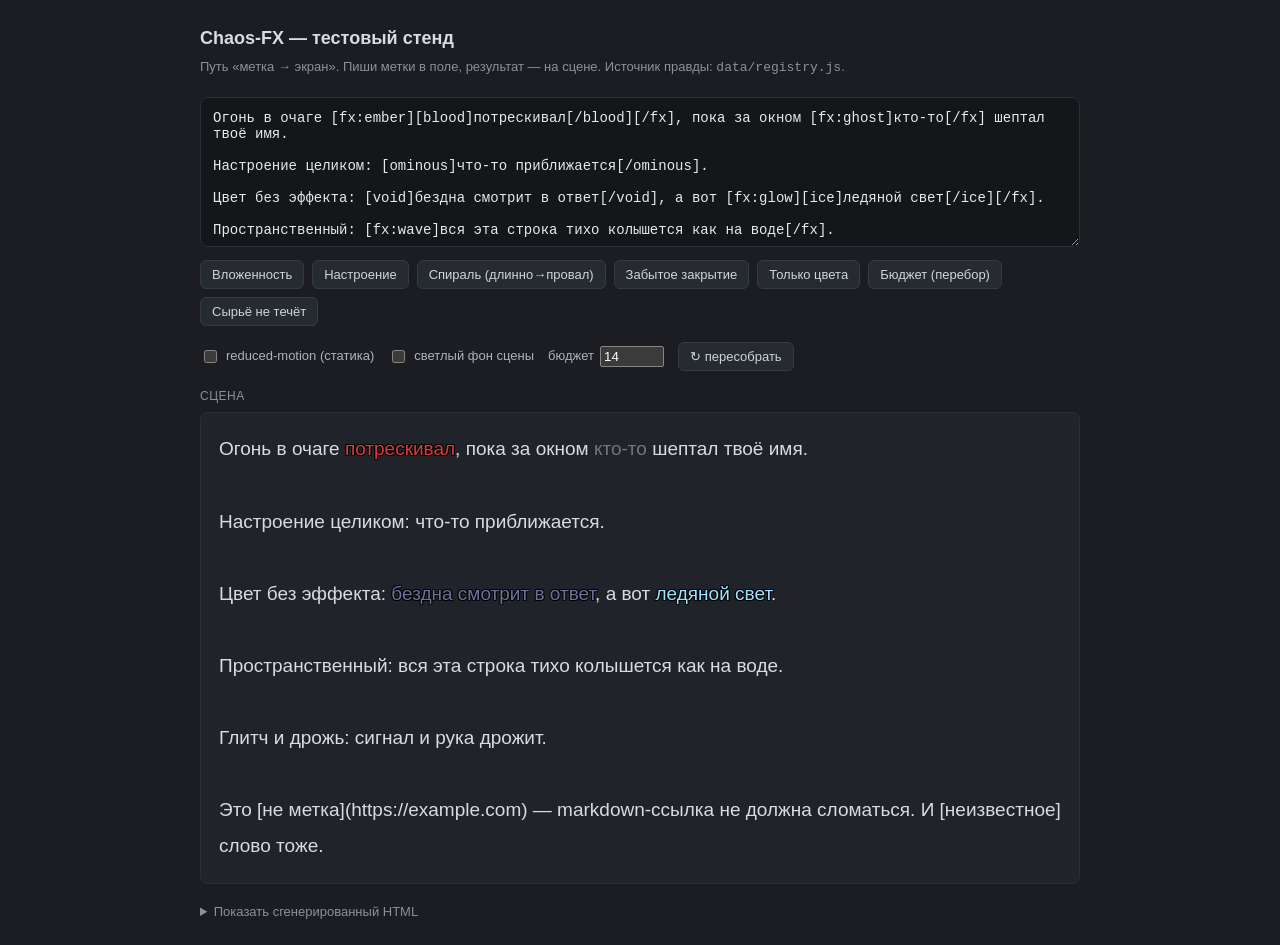
==== demo/index.html @ 604fb9b6 "Первый срез «метка → экран»: реестр, парсер, CSS, стенд - data/registry.js: единый источник правды (" ====
<!DOCTYPE html>
<html lang="ru">
<head>
  <meta charset="utf-8" />
  <meta name="viewport" content="width=device-width, initial-scale=1" />
  <title>Chaos-FX — тестовый стенд</title>
  <link rel="stylesheet" href="../css/chaos-fx.css" />
  <style>
    :root { color-scheme: dark; }
    body {
      margin: 0; padding: 24px;
      font: 16px/1.6 -apple-system, Segoe UI, Roboto, sans-serif;
      background: #1b1d22; color: #d8dce2;
    }
    h1 { font-size: 18px; margin: 0 0 4px; }
    .sub { color: #8b909a; font-size: 13px; margin: 0 0 18px; }
    .wrap { max-width: 880px; margin: 0 auto; }
    textarea {
      width: 100%; min-height: 150px; box-sizing: border-box;
      background: #14161a; color: #e6e9ee; border: 1px solid #2c2f36;
      border-radius: 8px; padding: 12px; font-family: ui-monospace, monospace;
      font-size: 14px; resize: vertical;
    }
    .controls { display: flex; flex-wrap: wrap; gap: 14px; align-items: center; margin: 12px 0; }
    .controls label { font-size: 13px; color: #aeb3bb; display: inline-flex; gap: 6px; align-items: center; }
    .samples { display: flex; flex-wrap: wrap; gap: 8px; margin: 6px 0 16px; }
    .samples button, .controls button {
      background: #262a31; color: #cfd4db; border: 1px solid #353a43;
      border-radius: 6px; padding: 6px 11px; font-size: 13px; cursor: pointer;
    }
    .samples button:hover, .controls button:hover { background: #2f343d; }
    .stage-head { color: #8b909a; font-size: 12px; text-transform: uppercase; letter-spacing: 0.5px; margin: 16px 0 6px; }
    #stage {
      background var(--stage-bg, #202329);
      background: var(--stage-bg, #202329);
      border: 1px solid #2c2f36; border-radius: 8px; padding: 18px;
      min-height: 90px; font-size: 19px; line-height: 1.9; white-space: pre-wrap;
    }
    #stage.bg-light { --stage-bg: #ece8e0; color: #20242b; }
    details { margin-top: 18px; }
    summary { cursor: pointer; color: #8b909a; font-size: 13px; }
    pre.html { background: #14161a; border: 1px solid #2c2f36; border-radius: 8px;
      padding: 12px; overflow: auto; font-size: 12px; color: #9aa0a8; white-space: pre-wrap; }
  </style>
</head>
<body>
  <div class="wrap">
    <h1>Chaos-FX — тестовый стенд</h1>
    <p class="sub">Путь «метка → экран». Пиши метки в поле, результат — на сцене. Источник правды: <code>data/registry.js</code>.</p>

    <textarea id="input">Огонь в очаге [fx:ember][blood]потрескивал[/blood][/fx], пока за окном [fx:ghost]кто-то[/fx] шептал твоё имя.

Настроение целиком: [ominous]что-то приближается[/ominous].

Цвет без эффекта: [void]бездна смотрит в ответ[/void], а вот [fx:glow][ice]ледяной свет[/ice][/fx].

Пространственный: [fx:wave]вся эта строка тихо колышется как на воде[/fx].

Глитч и дрожь: [fx:glitch]сигнал[/fx] и [fx:shake]рука дрожит[/fx].

Это [не метка](https://example.com) — markdown-ссылка не должна сломаться. И [неизвестное] слово тоже.</textarea>

    <div class="samples" id="samples"></div>

    <div class="controls">
      <label><input type="checkbox" id="reduced" /> reduced-motion (статика)</label>
      <label><input type="checkbox" id="lightbg" /> светлый фон сцены</label>
      <label>бюджет <input type="number" id="budget" value="14" min="0" max="60" style="width:56px"></label>
      <button id="reroll" title="перевыбрать эффекты у меток-настроений">↻ пересобрать</button>
    </div>

    <div class="stage-head">Сцена</div>
    <div id="stage" class="cfx-root"></div>

    <details>
      <summary>Показать сгенерированный HTML</summary>
      <pre class="html" id="htmlout"></pre>
    </details>
  </div>

  <script src="../data/registry.js"></script>
  <script src="../src/parser.js"></script>
  <script>
    var input = document.getElementById('input');
    var stage = document.getElementById('stage');
    var htmlout = document.getElementById('htmlout');
    var reduced = document.getElementById('reduced');
    var lightbg = document.getElementById('lightbg');
    var budget = document.getElementById('budget');

    var SAMPLES = [
      ['Вложенность', '[fx:ember][blood]пылающая кровь[/blood][/fx]'],
      ['Настроение', '[psychedelic]реальность плывёт[/psychedelic]'],
      ['Спираль (длинно→провал)', '[fx:wave]' + 'очень длинная строка '.repeat(15) + '[/fx]'],
      ['Забытое закрытие', 'модель забыла закрыть [fx:glow][gold]метку и всё'],
      ['Только цвета', '[blood]кровь[/blood] [ice]лёд[/ice] [void]бездна[/void] [violet]фиолет[/violet] [gold]золото[/gold]'],
      ['Бюджет (перебор)', '[fx:glitch]а[/fx][fx:ember]б[/fx][fx:glow]в[/fx][fx:glitch]г[/fx][fx:ember]д[/fx]'],
      ['Сырьё не течёт', 'неизвестный эффект [fx:неведомое]тут[/fx] выкушен без следа']
    ];

    var box = document.getElementById('samples');
    SAMPLES.forEach(function (s) {
      var b = document.createElement('button');
      b.textContent = s[0];
      b.onclick = function () { input.value = s[1]; render(); };
      box.appendChild(b);
    });

    function render() {
      var html = ChaosFX.parse(input.value, {
        reducedMotion: reduced.checked,
        budget: parseInt(budget.value, 10) || 0,
        theme: lightbg.checked ? 'light' : 'dark'
      });
      stage.innerHTML = html;
      htmlout.textContent = html;
    }

    function applyTheme() {
      stage.classList.toggle('cfx-theme-light', lightbg.checked);
      stage.classList.toggle('bg-light', lightbg.checked);
    }

    input.addEventListener('input', render);
    reduced.addEventListener('change', render);
    budget.addEventListener('input', render);
    lightbg.addEventListener('change', function () { applyTheme(); render(); });
    document.getElementById('reroll').addEventListener('click', render);

    applyTheme();
    render();
  </script>
</body>
</html>
---- css/chaos-fx.css ----
/*
 * Chaos-FX — стили (пункты 6 и 9 спецификации).
 *
 * Первый срез: 6 эффектов разных категорий + двойная палитра цветов.
 * CSS живёт ОДИН раз — инжектится расширением, в контекст модели не попадает.
 *
 * Категории среза:
 *   inline + colorBased + анимация   → glow, ember
 *   inline + чистое движение         → shake (reducedMotion: disable)
 *   inline + хитрый/особый           → glitch, ghost
 *   spatial (с maxChars)             → wave
 */

/* ── Темы: двойная палитра через CSS-переменные ──────────────────────────── */
/* Тёмный фон — по умолчанию. .cfx-theme-light переключает на светлую палитру. */
.cfx-root {
  /* Контрастная обводка (как субтитры) — страховка от любого фона. */
  --cfx-outline: rgba(0, 0, 0, 0.85);

  --clr-blood: #e03b3b;  --clr-flame: #ff8c2b;  --clr-rust: #c46a3a;
  --clr-amber: #ffc24d;  --clr-honey: #ffd97a;  --clr-sulfur: #e6e23a;
  --clr-acid: #9dff3c;   --clr-ichor: #b9d44a;  --clr-moss: #7bbf6a;
  --clr-ice: #9fe3ff;    --clr-azure: #5bb8ff;  --clr-abyss: #5a7fd0;
  --clr-void: #6b7299;   --clr-mist: #c4d2e0;   --clr-violet: #b98cff;
  --clr-ultraviolet: #d28bff; --clr-bruise: #bf6fa3; --clr-neon: #ff5cc8;
  --clr-rose: #ff9bb5;   --clr-silver: #d8dee6; --clr-bone: #ede4d3;
  --clr-ash: #b0b4ba;    --clr-ink: #c0c4cc;    --clr-oil: #7af0c0;
}

.cfx-root.cfx-theme-light {
  --cfx-outline: rgba(255, 255, 255, 0.9);

  --clr-blood: #8b0000;  --clr-flame: #c2410c;  --clr-rust: #8a4421;
  --clr-amber: #b8860b;  --clr-honey: #c79a32;  --clr-sulfur: #9a9810;
  --clr-acid: #4d8a00;   --clr-ichor: #6b7a1f;  --clr-moss: #3f6f33;
  --clr-ice: #2b7a9e;    --clr-azure: #1565c0;  --clr-abyss: #283d6b;
  --clr-void: #1a1d33;   --clr-mist: #6b7d8f;   --clr-violet: #6a3dbf;
  --clr-ultraviolet: #8a2be2; --clr-bruise: #5e2750; --clr-neon: #d6178f;
  --clr-rose: #c44569;   --clr-silver: #7a828c; --clr-bone: #8a7f68;
  --clr-ash: #6b6f76;    --clr-ink: #1a1a22;    --clr-oil: #2a9d8f;
}

/* ── Ось цвета: clr-* читает переменную активной палитры ─────────────────── */
.cfx-root [class*="clr-"] { color: var(--cfx-clr, inherit); }
.cfx-root .clr-blood { --cfx-clr: var(--clr-blood); }
.cfx-root .clr-flame { --cfx-clr: var(--clr-flame); }
.cfx-root .clr-rust { --cfx-clr: var(--clr-rust); }
.cfx-root .clr-amber { --cfx-clr: var(--clr-amber); }
.cfx-root .clr-honey { --cfx-clr: var(--clr-honey); }
.cfx-root .clr-sulfur { --cfx-clr: var(--clr-sulfur); }
.cfx-root .clr-acid { --cfx-clr: var(--clr-acid); }
.cfx-root .clr-ichor { --cfx-clr: var(--clr-ichor); }
.cfx-root .clr-moss { --cfx-clr: var(--clr-moss); }
.cfx-root .clr-ice { --cfx-clr: var(--clr-ice); }
.cfx-root .clr-azure { --cfx-clr: var(--clr-azure); }
.cfx-root .clr-abyss { --cfx-clr: var(--clr-abyss); }
.cfx-root .clr-void { --cfx-clr: var(--clr-void); }
.cfx-root .clr-mist { --cfx-clr: var(--clr-mist); }
.cfx-root .clr-violet { --cfx-clr: var(--clr-violet); }
.cfx-root .clr-ultraviolet { --cfx-clr: var(--clr-ultraviolet); }
.cfx-root .clr-bruise { --cfx-clr: var(--clr-bruise); }
.cfx-root .clr-neon { --cfx-clr: var(--clr-neon); }
.cfx-root .clr-rose { --cfx-clr: var(--clr-rose); }
.cfx-root .clr-silver { --cfx-clr: var(--clr-silver); }
.cfx-root .clr-bone { --cfx-clr: var(--clr-bone); }
.cfx-root .clr-ash { --cfx-clr: var(--clr-ash); }
.cfx-root .clr-ink { --cfx-clr: var(--clr-ink); }
.cfx-root .clr-oil { --cfx-clr: var(--clr-oil); }

/* Контрастная обводка — всем цветным (clr-* и colorBased-эффектам). */
.cfx-root [class*="clr-"],
.cfx-root .fx-colored {
  text-shadow:
    -1px -1px 0 var(--cfx-outline),
     1px -1px 0 var(--cfx-outline),
    -1px  1px 0 var(--cfx-outline),
     1px  1px 0 var(--cfx-outline);
}

/* Все fx-спаны — строчные, не ломают поток текста. */
.cfx-root [data-fx] { display: inline-block; }

/* ── Эффекты ─────────────────────────────────────────────────────────────── */

/* glow — мягкий светящийся ореол (inline, colorBased). */
.cfx-root .fx-glow {
  color: var(--cfx-clr, currentColor);
  animation: cfx-glow 2.4s ease-in-out infinite;
}
@keyframes cfx-glow {
  0%, 100% { filter: drop-shadow(0 0 2px currentColor); }
  50%      { filter: drop-shadow(0 0 8px currentColor) drop-shadow(0 0 14px currentColor); }
}
.cfx-root .fx-glow-static {
  color: var(--cfx-clr, currentColor);
  filter: drop-shadow(0 0 6px currentColor);
}

/* ember — тлеющий оранжево-красный жар (inline, colorBased). */
.cfx-root .fx-ember {
  color: var(--cfx-clr, #ff8c2b);
  animation: cfx-ember 1.6s ease-in-out infinite;
}
@keyframes cfx-ember {
  0%, 100% { text-shadow: 0 0 4px #ff6a00, 0 0 8px #ff2d00; opacity: 0.92; }
  50%      { text-shadow: 0 0 8px #ff8c2b, 0 0 18px #ff3b00; opacity: 1; }
}
.cfx-root .fx-ember-static {
  color: var(--cfx-clr, #ff8c2b);
  text-shadow: 0 0 6px #ff6a00, 0 0 12px #ff2d00;
}

/* shake — мелкая дрожь (чистое движение; reducedMotion: disable). */
.cfx-root .fx-shake { animation: cfx-shake 0.28s linear infinite; }
@keyframes cfx-shake {
  0%, 100% { transform: translate(0, 0); }
  25%      { transform: translate(-1px, 1px); }
  50%      { transform: translate(1px, -1px); }
  75%      { transform: translate(-1px, -1px); }
}

/* glitch — RGB-разрыв и нарезка (хитрый, CSS-only через text-shadow). */
.cfx-root .fx-glitch {
  position: relative;
  animation: cfx-glitch 0.9s steps(2, end) infinite;
}
@keyframes cfx-glitch {
  0%   { text-shadow: 1px 0 #f0f, -1px 0 #0ff; transform: translate(0); }
  20%  { text-shadow: -2px 0 #f0f, 2px 0 #0ff; transform: translate(1px, -1px); }
  40%  { text-shadow: 2px 0 #f0f, -2px 0 #0ff; transform: translate(-1px, 1px); }
  60%  { text-shadow: -1px 0 #f0f, 1px 0 #0ff; transform: translate(1px, 0); }
  80%  { text-shadow: 1px 0 #f0f, -1px 0 #0ff; transform: translate(-1px, 0); }
  100% { text-shadow: 1px 0 #f0f, -1px 0 #0ff; transform: translate(0); }
}

/* ghost — призрачная полупрозрачность (особый, special). */
.cfx-root .fx-ghost {
  opacity: 0.45;
  animation: cfx-ghost 3.5s ease-in-out infinite;
}
@keyframes cfx-ghost {
  0%, 100% { opacity: 0.25; filter: blur(0.4px); }
  50%      { opacity: 0.6;  filter: blur(0); }
}
.cfx-root .fx-ghost-static { opacity: 0.4; filter: blur(0.3px); }

/* wave — строка колышется целиком (spatial, maxChars 200). */
.cfx-root .fx-wave {
  animation: cfx-wave 2.2s ease-in-out infinite;
  transform-origin: center;
}
@keyframes cfx-wave {
  0%, 100% { transform: translateY(0) skewX(0deg); }
  25%      { transform: translateY(-3px) skewX(2deg); }
  50%      { transform: translateY(0) skewX(0deg); }
  75%      { transform: translateY(3px) skewX(-2deg); }
}

/* ── Доступность: системный prefers-reduced-motion ───────────────────────── */
/* Парсер сам подставляет reducedMotion-классы при ручном тумблере; это —
   страховка на уровне CSS для системной настройки (глушим анимации). */
@media (prefers-reduced-motion: reduce) {
  .cfx-root .fx-glow,
  .cfx-root .fx-ember,
  .cfx-root .fx-shake,
  .cfx-root .fx-glitch,
  .cfx-root .fx-ghost,
  .cfx-root .fx-wave {
    animation: none !important;
  }
}
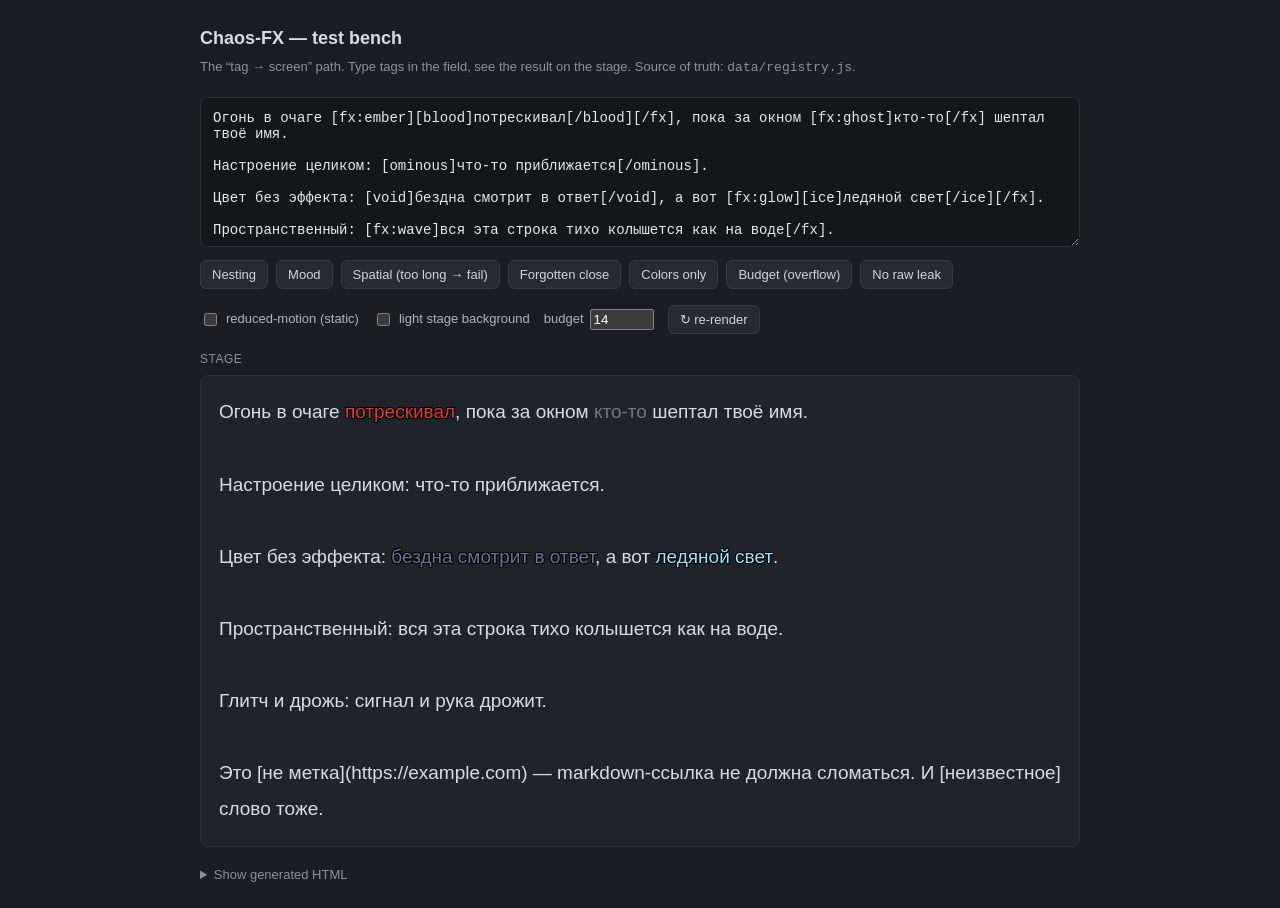
==== commit 6b0e3e83: "Demo UI strings → English (комментарии оставлены на русском) Видимый текст стенда (заголовки, подпис" ====
--- a/demo/index.html
+++ b/demo/index.html
@@ -3,7 +3,7 @@
 <head>
   <meta charset="utf-8" />
   <meta name="viewport" content="width=device-width, initial-scale=1" />
-  <title>Chaos-FX — тестовый стенд</title>
+  <title>Chaos-FX — test bench</title>
   <link rel="stylesheet" href="../css/chaos-fx.css" />
   <style>
     :root { color-scheme: dark; }
@@ -45,8 +45,8 @@
 </head>
 <body>
   <div class="wrap">
-    <h1>Chaos-FX — тестовый стенд</h1>
-    <p class="sub">Путь «метка → экран». Пиши метки в поле, результат — на сцене. Источник правды: <code>data/registry.js</code>.</p>
+    <h1>Chaos-FX — test bench</h1>
+    <p class="sub">The “tag → screen” path. Type tags in the field, see the result on the stage. Source of truth: <code>data/registry.js</code>.</p>
 
     <textarea id="input">Огонь в очаге [fx:ember][blood]потрескивал[/blood][/fx], пока за окном [fx:ghost]кто-то[/fx] шептал твоё имя.
 
@@ -63,17 +63,17 @@
     <div class="samples" id="samples"></div>
 
     <div class="controls">
-      <label><input type="checkbox" id="reduced" /> reduced-motion (статика)</label>
-      <label><input type="checkbox" id="lightbg" /> светлый фон сцены</label>
-      <label>бюджет <input type="number" id="budget" value="14" min="0" max="60" style="width:56px"></label>
-      <button id="reroll" title="перевыбрать эффекты у меток-настроений">↻ пересобрать</button>
+      <label><input type="checkbox" id="reduced" /> reduced-motion (static)</label>
+      <label><input type="checkbox" id="lightbg" /> light stage background</label>
+      <label>budget <input type="number" id="budget" value="14" min="0" max="60" style="width:56px"></label>
+      <button id="reroll" title="re-roll effects for mood tags">↻ re-render</button>
     </div>
 
-    <div class="stage-head">Сцена</div>
+    <div class="stage-head">Stage</div>
     <div id="stage" class="cfx-root"></div>
 
     <details>
-      <summary>Показать сгенерированный HTML</summary>
+      <summary>Show generated HTML</summary>
       <pre class="html" id="htmlout"></pre>
     </details>
   </div>
@@ -89,13 +89,13 @@
     var budget = document.getElementById('budget');
 
     var SAMPLES = [
-      ['Вложенность', '[fx:ember][blood]пылающая кровь[/blood][/fx]'],
-      ['Настроение', '[psychedelic]реальность плывёт[/psychedelic]'],
-      ['Спираль (длинно→провал)', '[fx:wave]' + 'очень длинная строка '.repeat(15) + '[/fx]'],
-      ['Забытое закрытие', 'модель забыла закрыть [fx:glow][gold]метку и всё'],
-      ['Только цвета', '[blood]кровь[/blood] [ice]лёд[/ice] [void]бездна[/void] [violet]фиолет[/violet] [gold]золото[/gold]'],
-      ['Бюджет (перебор)', '[fx:glitch]а[/fx][fx:ember]б[/fx][fx:glow]в[/fx][fx:glitch]г[/fx][fx:ember]д[/fx]'],
-      ['Сырьё не течёт', 'неизвестный эффект [fx:неведомое]тут[/fx] выкушен без следа']
+      ['Nesting', '[fx:ember][blood]пылающая кровь[/blood][/fx]'],
+      ['Mood', '[psychedelic]реальность плывёт[/psychedelic]'],
+      ['Spatial (too long → fail)', '[fx:wave]' + 'очень длинная строка '.repeat(15) + '[/fx]'],
+      ['Forgotten close', 'модель забыла закрыть [fx:glow][gold]метку и всё'],
+      ['Colors only', '[blood]кровь[/blood] [ice]лёд[/ice] [void]бездна[/void] [violet]фиолет[/violet] [gold]золото[/gold]'],
+      ['Budget (overflow)', '[fx:glitch]а[/fx][fx:ember]б[/fx][fx:glow]в[/fx][fx:glitch]г[/fx][fx:ember]д[/fx]'],
+      ['No raw leak', 'неизвестный эффект [fx:неведомое]тут[/fx] выкушен без следа']
     ];
 
     var box = document.getElementById('samples');
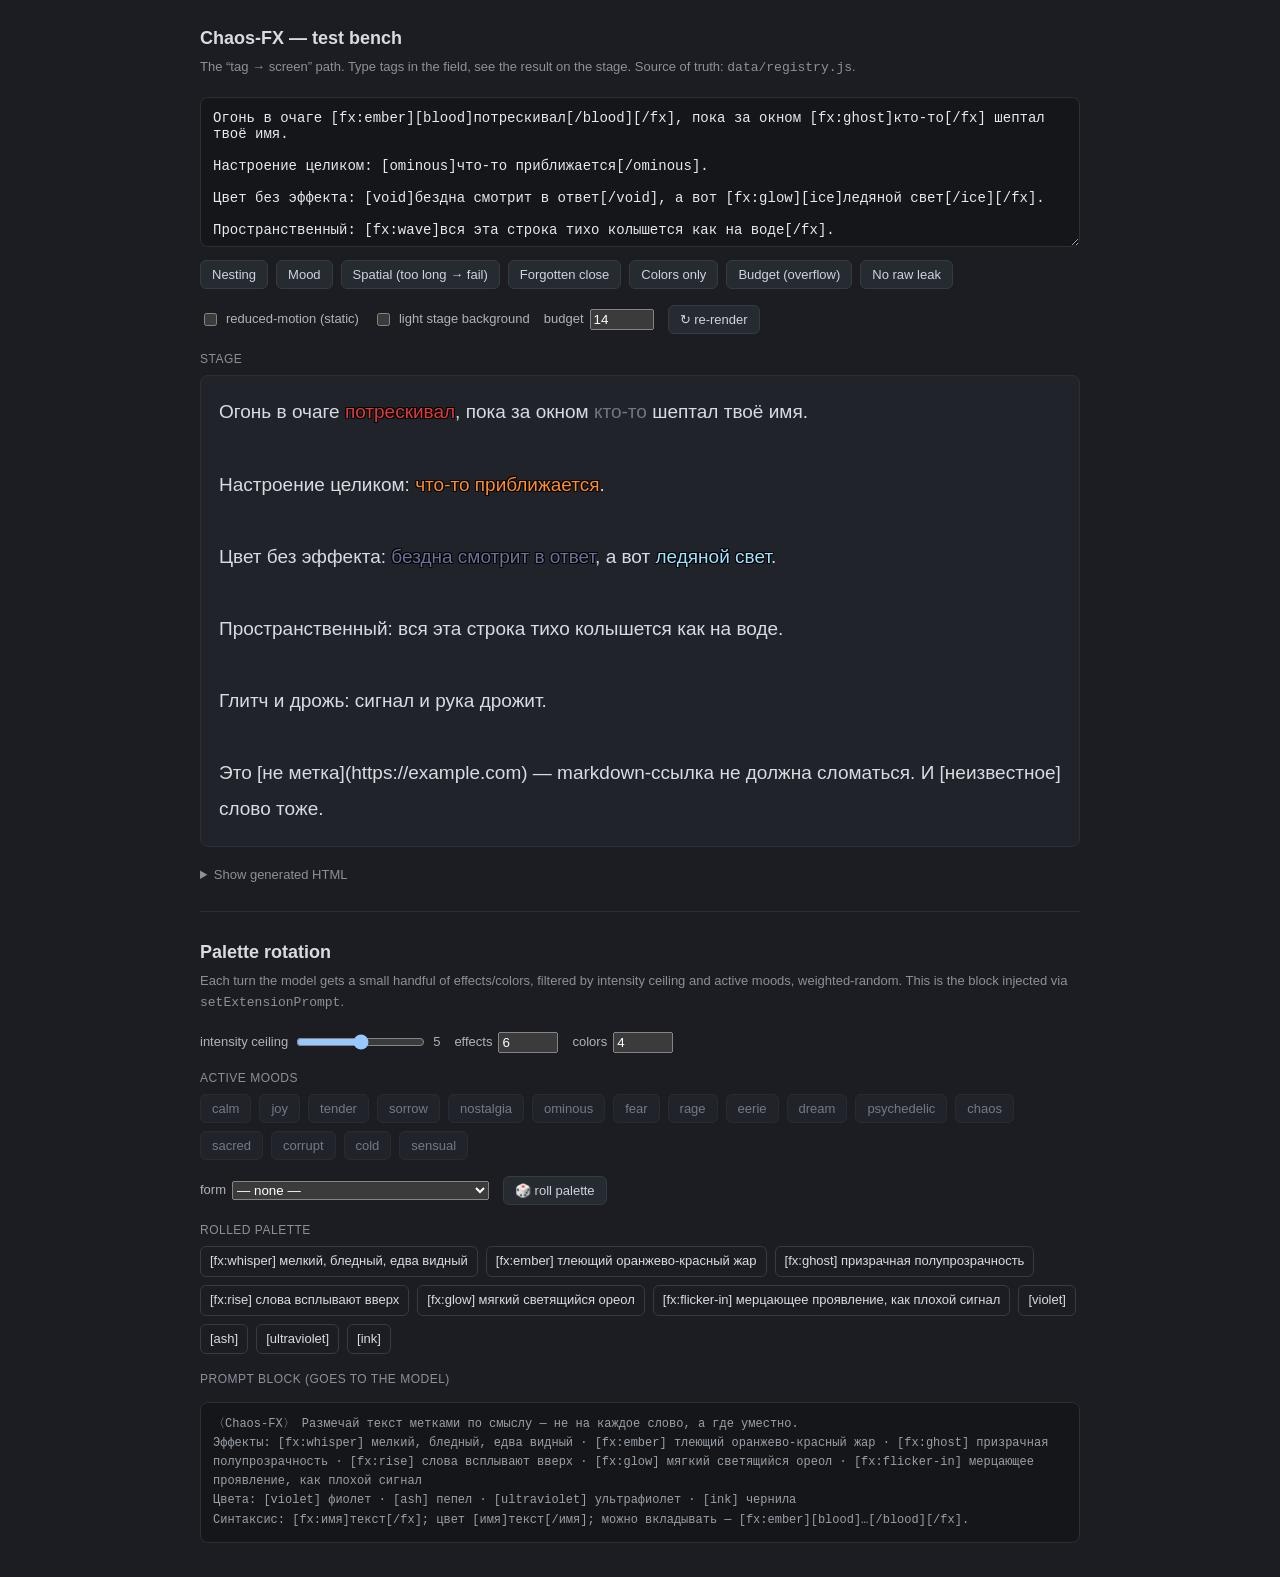
==== commit ff3915dd: "Ротация палитры: модуль, формы в реестре, панель на стенде - data/registry.js: добавлены 14 макро-фо" ====
--- a/demo/index.html
+++ b/demo/index.html
@@ -76,10 +76,41 @@
       <summary>Show generated HTML</summary>
       <pre class="html" id="htmlout"></pre>
     </details>
+
+    <hr style="border:none;border-top:1px solid #2c2f36;margin:26px 0" />
+
+    <h1>Palette rotation</h1>
+    <p class="sub">Each turn the model gets a small handful of effects/colors, filtered by intensity ceiling and active moods, weighted-random. This is the block injected via <code>setExtensionPrompt</code>.</p>
+
+    <div class="controls">
+      <label>intensity ceiling
+        <input type="range" id="rot-intensity" min="0" max="10" value="5" />
+        <span id="rot-intensity-val">5</span>
+      </label>
+      <label>effects <input type="number" id="rot-fxn" value="6" min="0" max="32" style="width:52px"></label>
+      <label>colors <input type="number" id="rot-clrn" value="4" min="0" max="24" style="width:52px"></label>
+    </div>
+
+    <div class="stage-head">Active moods</div>
+    <div class="samples" id="rot-moods"></div>
+
+    <div class="controls">
+      <label>form
+        <select id="rot-form"><option value="">— none —</option></select>
+      </label>
+      <button id="rot-roll">🎲 roll palette</button>
+    </div>
+
+    <div class="stage-head">Rolled palette</div>
+    <div id="rot-out" style="display:flex;flex-wrap:wrap;gap:8px;margin-bottom:12px"></div>
+
+    <div class="stage-head">Prompt block (goes to the model)</div>
+    <pre class="html" id="rot-prompt"></pre>
   </div>
 
   <script src="../data/registry.js"></script>
   <script src="../src/parser.js"></script>
+  <script src="../src/rotation.js"></script>
   <script>
     var input = document.getElementById('input');
     var stage = document.getElementById('stage');
@@ -129,6 +160,76 @@
 
     applyTheme();
     render();
+
+    // ── Palette rotation panel ──────────────────────────────────────────────
+    var rotIntensity = document.getElementById('rot-intensity');
+    var rotIntensityVal = document.getElementById('rot-intensity-val');
+    var rotFxN = document.getElementById('rot-fxn');
+    var rotClrN = document.getElementById('rot-clrn');
+    var rotForm = document.getElementById('rot-form');
+    var rotMoodsBox = document.getElementById('rot-moods');
+    var rotOut = document.getElementById('rot-out');
+    var rotPrompt = document.getElementById('rot-prompt');
+    var activeMoods = {};
+
+    ChaosFX.MOODS.forEach(function (m) {
+      var b = document.createElement('button');
+      b.textContent = m;
+      b.dataset.on = '0';
+      b.style.opacity = '0.5';
+      b.onclick = function () {
+        var on = b.dataset.on === '1';
+        b.dataset.on = on ? '0' : '1';
+        b.style.opacity = on ? '0.5' : '1';
+        b.style.background = on ? '#262a31' : '#3a4150';
+        activeMoods[m] = !on;
+        roll();
+      };
+      rotMoodsBox.appendChild(b);
+    });
+
+    ChaosFX.FORMS.forEach(function (f) {
+      var o = document.createElement('option');
+      o.value = f.id; o.textContent = f.id + ' — ' + f.desc;
+      rotForm.appendChild(o);
+    });
+
+    function chip(text, cls) {
+      var s = document.createElement('span');
+      s.textContent = text;
+      s.style.cssText = 'padding:4px 9px;border-radius:6px;border:1px solid #353a43;font-size:13px;';
+      if (cls) s.className = 'cfx-root ' + cls;
+      return s;
+    }
+
+    function roll() {
+      var moods = Object.keys(activeMoods).filter(function (m) { return activeMoods[m]; });
+      var res = ChaosFX.rotate({
+        intensity: parseInt(rotIntensity.value, 10),
+        moods: moods,
+        form: rotForm.value || null,
+        effectsCount: parseInt(rotFxN.value, 10) || 0,
+        colorsCount: parseInt(rotClrN.value, 10) || 0
+      });
+      rotOut.innerHTML = '';
+      res.effects.forEach(function (e) {
+        rotOut.appendChild(chip('[fx:' + e.id + '] ' + e.desc));
+      });
+      res.colors.forEach(function (c) {
+        rotOut.appendChild(chip('[' + c.id + ']', 'clr-' + c.id + ' fx-colored'));
+      });
+      rotPrompt.textContent = res.prompt;
+    }
+
+    rotIntensity.addEventListener('input', function () {
+      rotIntensityVal.textContent = rotIntensity.value; roll();
+    });
+    rotFxN.addEventListener('input', roll);
+    rotClrN.addEventListener('input', roll);
+    rotForm.addEventListener('change', roll);
+    document.getElementById('rot-roll').addEventListener('click', roll);
+
+    roll();
   </script>
 </body>
 </html>
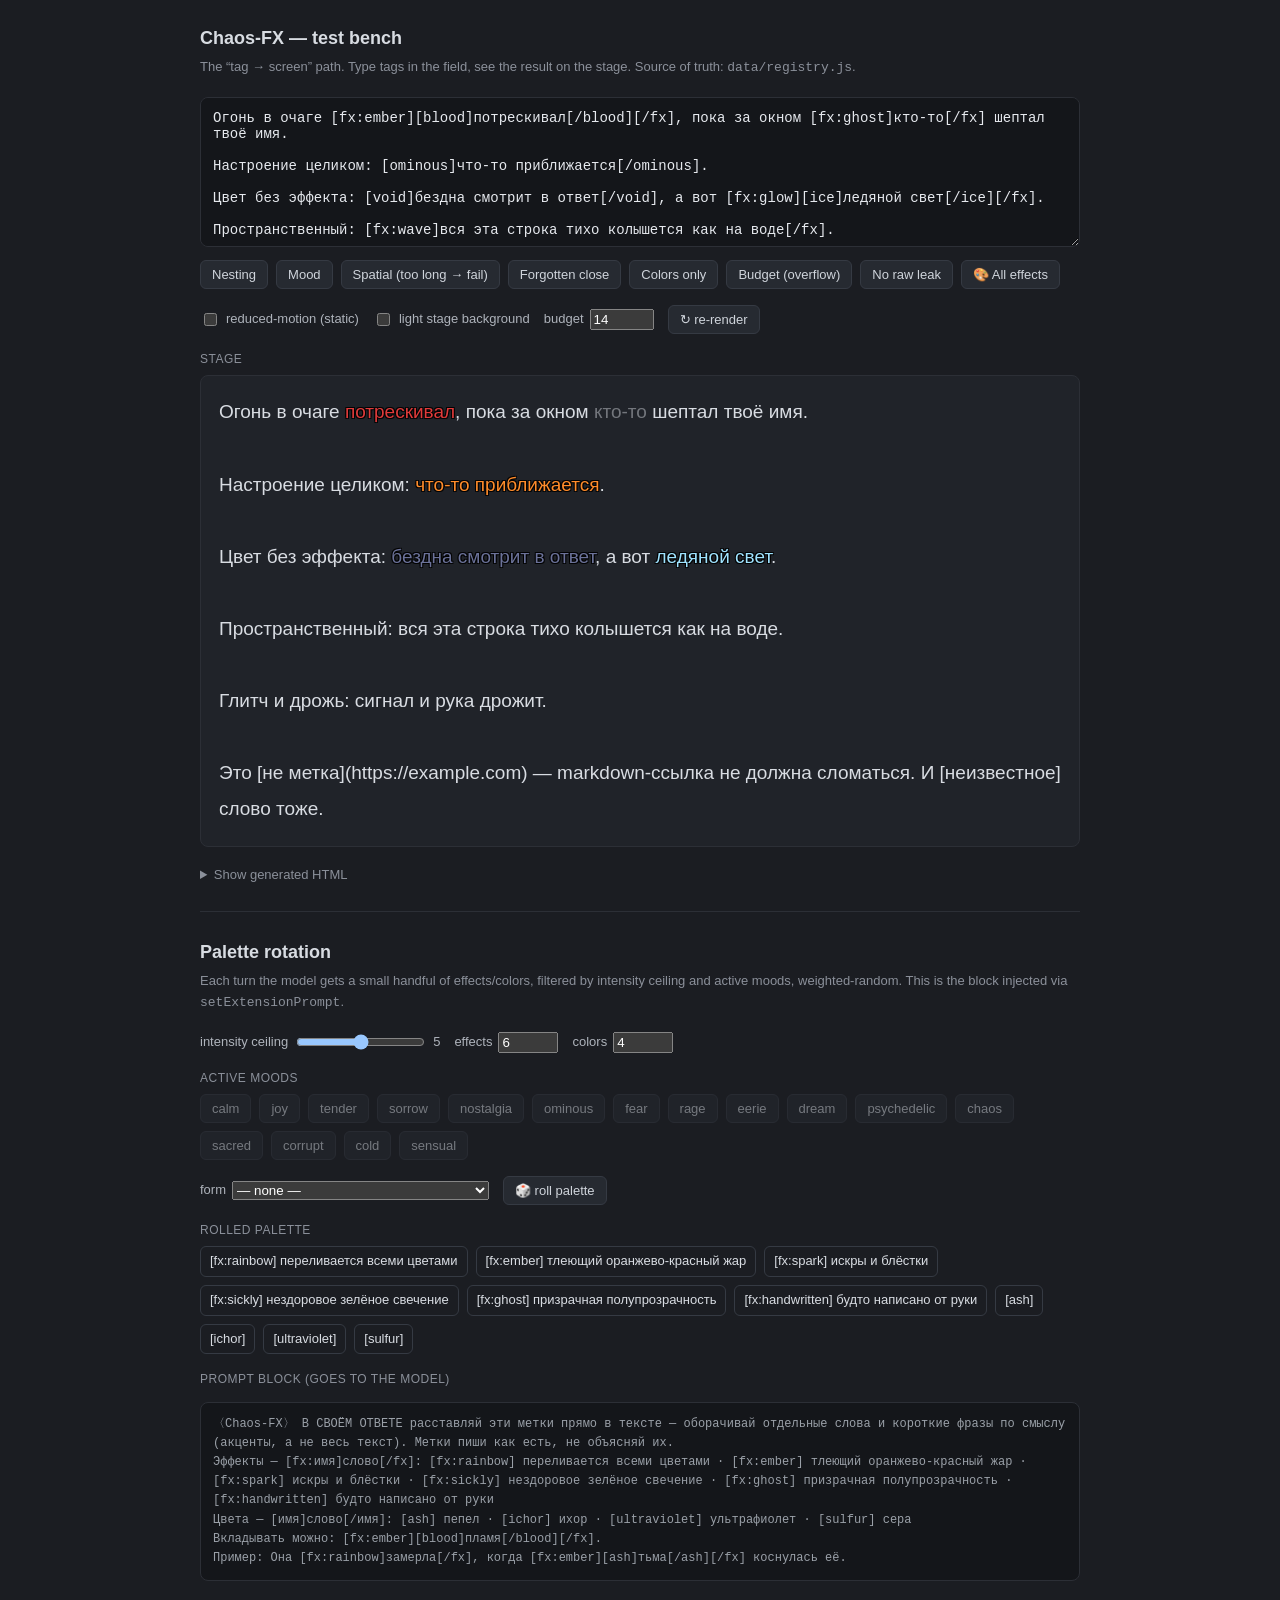
==== commit efe36444: "Докрашены все 32 эффекта + статические reduced-motion варианты - css: добавлены rainbow, frost, gold" ====
--- a/demo/index.html
+++ b/demo/index.html
@@ -128,6 +128,12 @@
       ['Budget (overflow)', '[fx:glitch]а[/fx][fx:ember]б[/fx][fx:glow]в[/fx][fx:glitch]г[/fx][fx:ember]д[/fx]'],
       ['No raw leak', 'неизвестный эффект [fx:неведомое]тут[/fx] выкушен без следа']
     ];
+
+    // Галерея: каждый эффект на собственном имени.
+    var gallery = ChaosFX.EFFECTS.map(function (e) {
+      return '[fx:' + e.id + ']' + e.id + '[/fx]';
+    }).join('  ');
+    SAMPLES.push(['🎨 All effects', gallery]);
 
     var box = document.getElementById('samples');
     SAMPLES.forEach(function (s) {
--- a/css/chaos-fx.css
+++ b/css/chaos-fx.css
@@ -156,16 +156,263 @@
   75%      { transform: translateY(3px) skewX(-2deg); }
 }
 
+/* ─────────────────────────────────────────────────────────────────────────
+   Остальные эффекты (докрашены). Каждый рассчитан на безопасное «состояние
+   покоя»: если убрать анимацию (reduced-motion), текст остаётся читаемым.
+   ───────────────────────────────────────────────────────────────────────── */
+
+/* rainbow — переливается всеми цветами (colorBased). */
+.cfx-root .fx-rainbow {
+  background: linear-gradient(90deg, #ff3b3b, #ff9e2b, #ffe93b, #5bff7a, #5bb8ff, #b98cff, #ff5cc8);
+  background-size: 200% auto;
+  -webkit-background-clip: text; background-clip: text;
+  color: transparent; -webkit-text-fill-color: transparent;
+  animation: cfx-rainbow 3s linear infinite;
+}
+@keyframes cfx-rainbow { to { background-position: 200% center; } }
+.cfx-root .fx-rainbow-static {
+  background: linear-gradient(90deg, #ff3b3b, #ff9e2b, #ffe93b, #5bff7a, #5bb8ff, #b98cff, #ff5cc8);
+  -webkit-background-clip: text; background-clip: text;
+  color: transparent; -webkit-text-fill-color: transparent;
+}
+
+/* frost — холодный голубой блеск (colorBased). */
+.cfx-root .fx-frost {
+  color: var(--cfx-clr, #9fe3ff);
+  animation: cfx-frost 3s ease-in-out infinite;
+}
+@keyframes cfx-frost {
+  0%, 100% { text-shadow: 0 0 3px #cfefff, 0 0 6px #7ec8ff; }
+  50%      { text-shadow: 0 0 6px #ffffff, 0 0 12px #9fe3ff; }
+}
+.cfx-root .fx-frost-static { color: var(--cfx-clr, #9fe3ff); text-shadow: 0 0 5px #cfefff, 0 0 10px #7ec8ff; }
+
+/* gold — благородное золотое мерцание (colorBased). */
+.cfx-root .fx-gold {
+  background: linear-gradient(90deg, #a97c1e, #ffe9a3, #a97c1e);
+  background-size: 200% auto;
+  -webkit-background-clip: text; background-clip: text;
+  color: transparent; -webkit-text-fill-color: transparent;
+  animation: cfx-gold 2.6s linear infinite;
+}
+@keyframes cfx-gold { to { background-position: 200% center; } }
+.cfx-root .fx-gold-static { color: var(--cfx-clr, #ffc24d); text-shadow: 0 0 4px #ffe9a3; }
+
+/* sickly — нездоровое зелёное свечение (colorBased). */
+.cfx-root .fx-sickly {
+  color: var(--cfx-clr, #9dff3c);
+  animation: cfx-sickly 2.2s ease-in-out infinite;
+}
+@keyframes cfx-sickly {
+  0%, 100% { text-shadow: 0 0 4px #6abf2a; filter: hue-rotate(0deg); opacity: 0.9; }
+  50%      { text-shadow: 0 0 10px #aaff5e, 0 0 16px #5a9a1a; filter: hue-rotate(-12deg); opacity: 1; }
+}
+.cfx-root .fx-sickly-static { color: var(--cfx-clr, #9dff3c); text-shadow: 0 0 8px #6abf2a; }
+
+/* spark — искры и блёстки (colorBased). */
+.cfx-root .fx-spark {
+  color: var(--cfx-clr, currentColor);
+  animation: cfx-spark 1.4s ease-in-out infinite;
+}
+@keyframes cfx-spark {
+  0%, 100% { text-shadow: 0 0 2px #fff; }
+  30%      { text-shadow: -3px -2px 3px #fff, 2px 3px 4px #ffe9a3; }
+  60%      { text-shadow: 3px -3px 3px #fff, -2px 2px 4px #b8e6ff; }
+}
+.cfx-root .fx-spark-static { text-shadow: 0 0 4px #fff, 1px 1px 3px #ffe9a3; }
+
+/* electric — потрескивающие молнии (colorBased). */
+.cfx-root .fx-electric {
+  color: var(--cfx-clr, #cfeaff);
+  animation: cfx-electric 0.25s steps(2) infinite;
+}
+@keyframes cfx-electric {
+  0%   { text-shadow: 0 0 4px #7ecbff, 0 0 8px #2b6cff; transform: translate(0, 0); }
+  50%  { text-shadow: 1px 0 5px #fff, 0 0 10px #5b8cff; transform: translate(0.5px, -0.5px); }
+  100% { text-shadow: -1px 0 4px #7ecbff, 0 0 8px #2b6cff; transform: translate(-0.5px, 0.5px); }
+}
+.cfx-root .fx-electric-static { color: var(--cfx-clr, #cfeaff); text-shadow: 0 0 5px #7ecbff, 0 0 10px #2b6cff; }
+
+/* sway — плавное покачивание, дрейф. */
+.cfx-root .fx-sway { animation: cfx-sway 3.4s ease-in-out infinite; }
+@keyframes cfx-sway {
+  0%, 100% { transform: translateX(0) rotate(0deg); }
+  25%      { transform: translateX(2px) rotate(1.2deg); }
+  75%      { transform: translateX(-2px) rotate(-1.2deg); }
+}
+
+/* heartbeat — пульсация как сердце. */
+.cfx-root .fx-heartbeat { animation: cfx-heartbeat 1.3s ease-in-out infinite; }
+@keyframes cfx-heartbeat {
+  0%, 40%, 100% { transform: scale(1); }
+  10%           { transform: scale(1.18); }
+  20%           { transform: scale(1); }
+  30%           { transform: scale(1.12); }
+}
+
+/* drip — буквы стекают вниз. */
+.cfx-root .fx-drip { animation: cfx-drip 2.6s ease-in infinite; }
+@keyframes cfx-drip {
+  0%   { transform: translateY(0) scaleY(1); filter: blur(0); }
+  70%  { transform: translateY(3px) scaleY(1.18); filter: blur(0.4px); }
+  100% { transform: translateY(0) scaleY(1); filter: blur(0); }
+}
+
+/* rise — слова всплывают вверх. */
+.cfx-root .fx-rise { animation: cfx-rise 3s ease-in-out infinite; }
+@keyframes cfx-rise {
+  0%, 100% { transform: translateY(0); opacity: 0.85; }
+  50%      { transform: translateY(-4px); opacity: 1; }
+}
+
+/* jitter — нервная частая вибрация. */
+.cfx-root .fx-jitter { animation: cfx-jitter 0.12s steps(2) infinite; }
+@keyframes cfx-jitter {
+  0%   { transform: translate(0, 0); }
+  25%  { transform: translate(-0.6px, 0.6px); }
+  50%  { transform: translate(0.6px, -0.6px); }
+  75%  { transform: translate(-0.6px, -0.6px); }
+  100% { transform: translate(0.6px, 0.6px); }
+}
+
+/* blur — размытие, смаз. */
+.cfx-root .fx-blur { animation: cfx-blur 3s ease-in-out infinite; }
+@keyframes cfx-blur {
+  0%, 100% { filter: blur(0); }
+  50%      { filter: blur(1.6px); }
+}
+.cfx-root .fx-blur-static { filter: blur(1px); }
+
+/* melt — текст тает и растекается. */
+.cfx-root .fx-melt { transform-origin: top center; animation: cfx-melt 3.2s ease-in-out infinite; }
+@keyframes cfx-melt {
+  0%, 100% { transform: scaleY(1) skewX(0deg); filter: blur(0); }
+  50%      { transform: scaleY(1.35) skewX(-3deg); filter: blur(0.6px); }
+}
+
+/* scramble — буквы мешаются (CSS-приближение, точный перебор — позже на JS). */
+.cfx-root .fx-scramble { animation: cfx-scramble 0.3s steps(3) infinite; }
+@keyframes cfx-scramble {
+  0%   { transform: translate(0, 0); filter: blur(0); }
+  33%  { transform: translate(1px, -1px); filter: blur(0.5px); }
+  66%  { transform: translate(-1px, 1px); filter: blur(0.3px); }
+  100% { transform: translate(0, 0); filter: blur(0); }
+}
+
+/* handwritten — будто написано от руки. */
+.cfx-root .fx-handwritten {
+  font-family: 'Segoe Script', 'Bradley Hand', 'Comic Sans MS', cursive;
+  transform: rotate(-1.5deg);
+}
+
+/* typewriter — моноширинный шрифт с мигающим курсором. */
+.cfx-root .fx-typewriter {
+  font-family: ui-monospace, 'Courier New', monospace;
+  border-right: 0.1em solid currentColor; padding-right: 1px;
+  animation: cfx-caret 1s steps(1) infinite;
+}
+@keyframes cfx-caret { 50% { border-color: transparent; } }
+
+/* flicker-in — мерцает, как плохой сигнал (в покое — видно). */
+.cfx-root .fx-flicker-in { animation: cfx-flicker 2.4s steps(1) infinite; }
+@keyframes cfx-flicker {
+  0%, 100% { opacity: 1; }
+  8%  { opacity: 0.3; } 10% { opacity: 1; } 12% { opacity: 0.5; } 14% { opacity: 1; }
+  62% { opacity: 0.2; } 64% { opacity: 1; }
+}
+
+/* whisper — мелкий, бледный, едва видный (special). */
+.cfx-root .fx-whisper { font-size: 0.82em; opacity: 0.55; letter-spacing: 0.3px; }
+
+/* smoke — буквы курятся дымкой (special). */
+.cfx-root .fx-smoke { animation: cfx-smoke 3.5s ease-in-out infinite; }
+@keyframes cfx-smoke {
+  0%   { filter: blur(0); opacity: 0.85; transform: translateY(0) skewX(0deg); }
+  50%  { filter: blur(1.2px); opacity: 0.6; transform: translateY(-2px) skewX(3deg); }
+  100% { filter: blur(0.3px); opacity: 0.85; transform: translateY(0) skewX(0deg); }
+}
+
+/* negative — инверсия цветов (special). */
+.cfx-root .fx-negative { filter: invert(1); }
+
+/* redacted — чёрная плашка, спадает по наведению (special). */
+.cfx-root .fx-redacted {
+  background: #0b0b0b; color: #0b0b0b; border-radius: 2px;
+  transition: color 0.2s, background 0.2s;
+}
+.cfx-root .fx-redacted:hover { background: rgba(0, 0, 0, 0.15); color: inherit; }
+
+/* shout — огромный, жирный, дёрганый. */
+.cfx-root .fx-shout {
+  font-weight: 900; font-size: 1.5em; text-transform: uppercase; letter-spacing: 0.5px;
+  animation: cfx-shout 0.18s ease-in-out infinite;
+}
+@keyframes cfx-shout {
+  0%, 100% { transform: scale(1.05) rotate(-1deg); }
+  50%      { transform: scale(1.12) rotate(1deg); }
+}
+.cfx-root .fx-shout-static {
+  font-weight: 900; font-size: 1.5em; text-transform: uppercase; letter-spacing: 0.5px;
+}
+
+/* spiral — закручивается спиралью (spatial). */
+.cfx-root .fx-spiral { transform-origin: center; animation: cfx-spiral 6s linear infinite; }
+@keyframes cfx-spiral {
+  0%   { transform: rotate(0deg) scale(1); }
+  50%  { transform: rotate(180deg) scale(0.85); }
+  100% { transform: rotate(360deg) scale(1); }
+}
+
+/* upsidedown — текст вверх ногами (spatial). */
+.cfx-root .fx-upsidedown { transform: rotate(180deg); }
+
+/* mirror — зеркальное отражение (spatial). */
+.cfx-root .fx-mirror { transform: scaleX(-1); }
+
+/* scatter — слова разбросаны (CSS-приближение, точный разброс — позже на JS). */
+.cfx-root .fx-scatter {
+  letter-spacing: 0.35em; word-spacing: 0.5em;
+  animation: cfx-scatter 4s ease-in-out infinite;
+}
+@keyframes cfx-scatter {
+  0%, 100% { transform: rotate(-1deg) skewX(-3deg); }
+  50%      { transform: rotate(1deg) skewX(3deg); }
+}
+
+/* ── «Сделать читаемым» (per-message) ────────────────────────────────────── */
+/* Кнопка в строке сообщения вешает .cfx-readable на .mes_text — гасим всё
+   оформление, оставляя чистый текст. Полностью обратимо, без ре-парсинга. */
+.cfx-readable [data-fx],
+.cfx-readable [class*="clr-"] {
+  animation: none !important;
+  transform: none !important;
+  filter: none !important;
+  text-shadow: none !important;
+  color: inherit !important;
+  opacity: 1 !important;
+  font-size: inherit !important;
+}
+
+/* ── Панель настроек (внутри drawer'а расширений ST) ──────────────────────── */
+.chaos-fx-settings .cfx-moods {
+  display: flex; flex-wrap: wrap; gap: 5px; margin: 6px 0;
+}
+.chaos-fx-settings .cfx-mood-chip {
+  padding: 3px 9px; border-radius: 12px; cursor: pointer; font-size: 12px;
+  border: 1px solid var(--SmartThemeBorderColor, #444); opacity: 0.55;
+  user-select: none;
+}
+.chaos-fx-settings .cfx-mood-chip.cfx-on {
+  opacity: 1; background: var(--SmartThemeQuoteColor, #3a4150);
+  border-color: var(--SmartThemeQuoteColor, #5a6); color: #fff;
+}
+.chaos-fx-settings .cfx-hint { opacity: 0.6; display: block; margin-top: 4px; }
+.cfx-readable-btn { cursor: pointer; }
+
 /* ── Доступность: системный prefers-reduced-motion ───────────────────────── */
-/* Парсер сам подставляет reducedMotion-классы при ручном тумблере; это —
-   страховка на уровне CSS для системной настройки (глушим анимации). */
+/* Парсер сам подставляет reducedMotion-замены при ручном тумблере; это —
+   страховка на уровне CSS для СИСТЕМНОЙ настройки: глушим все анимации.
+   Каждый эффект спроектирован так, что в покое текст остаётся читаемым. */
 @media (prefers-reduced-motion: reduce) {
-  .cfx-root .fx-glow,
-  .cfx-root .fx-ember,
-  .cfx-root .fx-shake,
-  .cfx-root .fx-glitch,
-  .cfx-root .fx-ghost,
-  .cfx-root .fx-wave {
-    animation: none !important;
-  }
-}
+  .cfx-root [data-fx] { animation: none !important; }
+}
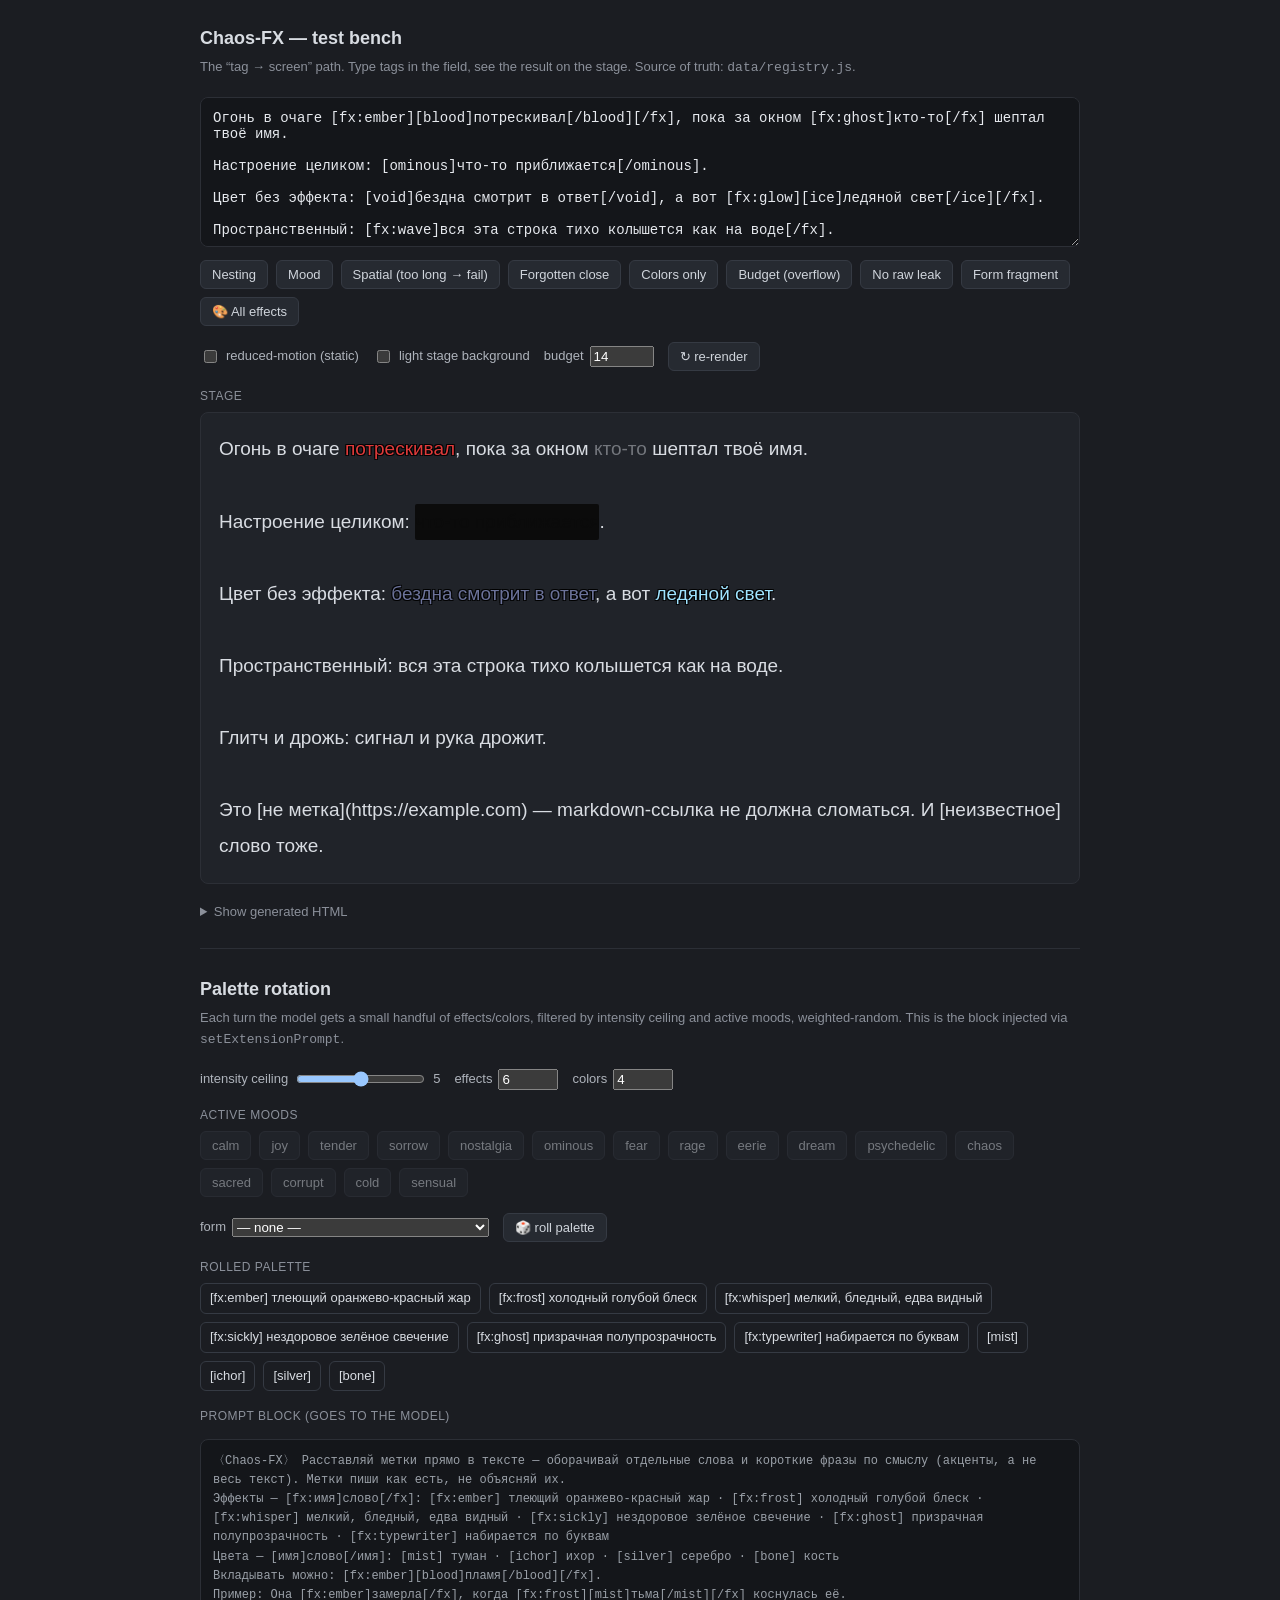
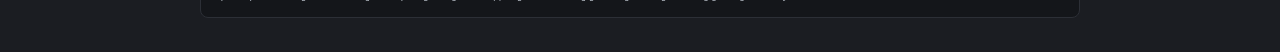
==== commit 3baf9216: "Формы-фрагменты: блочная метка [form:NAME] + scope whole/fragment + режим auto - parser: распознаёт " ====
--- a/demo/index.html
+++ b/demo/index.html
@@ -126,7 +126,8 @@
       ['Forgotten close', 'модель забыла закрыть [fx:glow][gold]метку и всё'],
       ['Colors only', '[blood]кровь[/blood] [ice]лёд[/ice] [void]бездна[/void] [violet]фиолет[/violet] [gold]золото[/gold]'],
       ['Budget (overflow)', '[fx:glitch]а[/fx][fx:ember]б[/fx][fx:glow]в[/fx][fx:glitch]г[/fx][fx:ember]д[/fx]'],
-      ['No raw leak', 'неизвестный эффект [fx:неведомое]тут[/fx] выкушен без следа']
+      ['No raw leak', 'неизвестный эффект [fx:неведомое]тут[/fx] выкушен без следа'],
+      ['Form fragment', 'Она развернула найденную бумагу.\n\n[form:letters]Дорогая Э., [fx:ghost]если ты читаешь это[/fx] — меня уже нет в городе. Прости. [rose]Твой Л.[/rose][/form]\n\nи долго смотрела в одну точку.']
     ];
 
     // Галерея: каждый эффект на собственном имени.
--- a/css/chaos-fx.css
+++ b/css/chaos-fx.css
@@ -198,6 +198,13 @@
 @keyframes cfx-gold { to { background-position: 200% center; } }
 .cfx-root .fx-gold-static { color: var(--cfx-clr, #ffc24d); text-shadow: 0 0 4px #ffe9a3; }
 
+/* rainbow и анимированный gold залиты градиентом по тексту (background-clip)
+   с прозрачной заливкой — контрастная обводка (.fx-colored) делает на них
+   грязный тёмный ореол, «заслоняющий» буквы. Снимаем её именно у них. */
+.cfx-root .fx-rainbow,
+.cfx-root .fx-rainbow-static,
+.cfx-root .fx-gold { text-shadow: none; }
+
 /* sickly — нездоровое зелёное свечение (colorBased). */
 .cfx-root .fx-sickly {
   color: var(--cfx-clr, #9dff3c);
@@ -377,6 +384,26 @@
 @keyframes cfx-scatter {
   0%, 100% { transform: rotate(-1deg) skewX(-3deg); }
   50%      { transform: rotate(1deg) skewX(3deg); }
+}
+
+/* ── Форма-фрагмент: «вставной документ» с тонким акцентом ────────────────── */
+/* [form:имя]…[/form] → скромный блок: отступ, боковая полоса, лёгкая подложка
+   и маленький ярлык-подпись, чтобы читалось как намеренная вставка. */
+.cfx-root .cfx-form {
+  display: block;
+  margin: 0.7em 0;
+  padding: 0.5em 0.9em;
+  border-left: 3px solid var(--SmartThemeQuoteColor, #8a7fff);
+  background: rgba(127, 127, 127, 0.07);
+  border-radius: 0 5px 5px 0;
+}
+.cfx-root .cfx-form-label {
+  display: block;
+  font-size: 0.68em;
+  letter-spacing: 0.1em;
+  text-transform: uppercase;
+  opacity: 0.55;
+  margin-bottom: 0.35em;
 }
 
 /* ── «Сделать читаемым» (per-message) ────────────────────────────────────── */
@@ -407,6 +434,7 @@
   border-color: var(--SmartThemeQuoteColor, #5a6); color: #fff;
 }
 .chaos-fx-settings .cfx-hint { opacity: 0.6; display: block; margin-top: 4px; }
+.chaos-fx-settings .cfx-sep { border: none; border-top: 1px solid var(--SmartThemeBorderColor, #444); margin: 12px 0; opacity: 0.5; }
 .cfx-readable-btn { cursor: pointer; }
 
 /* ── Доступность: системный prefers-reduced-motion ───────────────────────── */
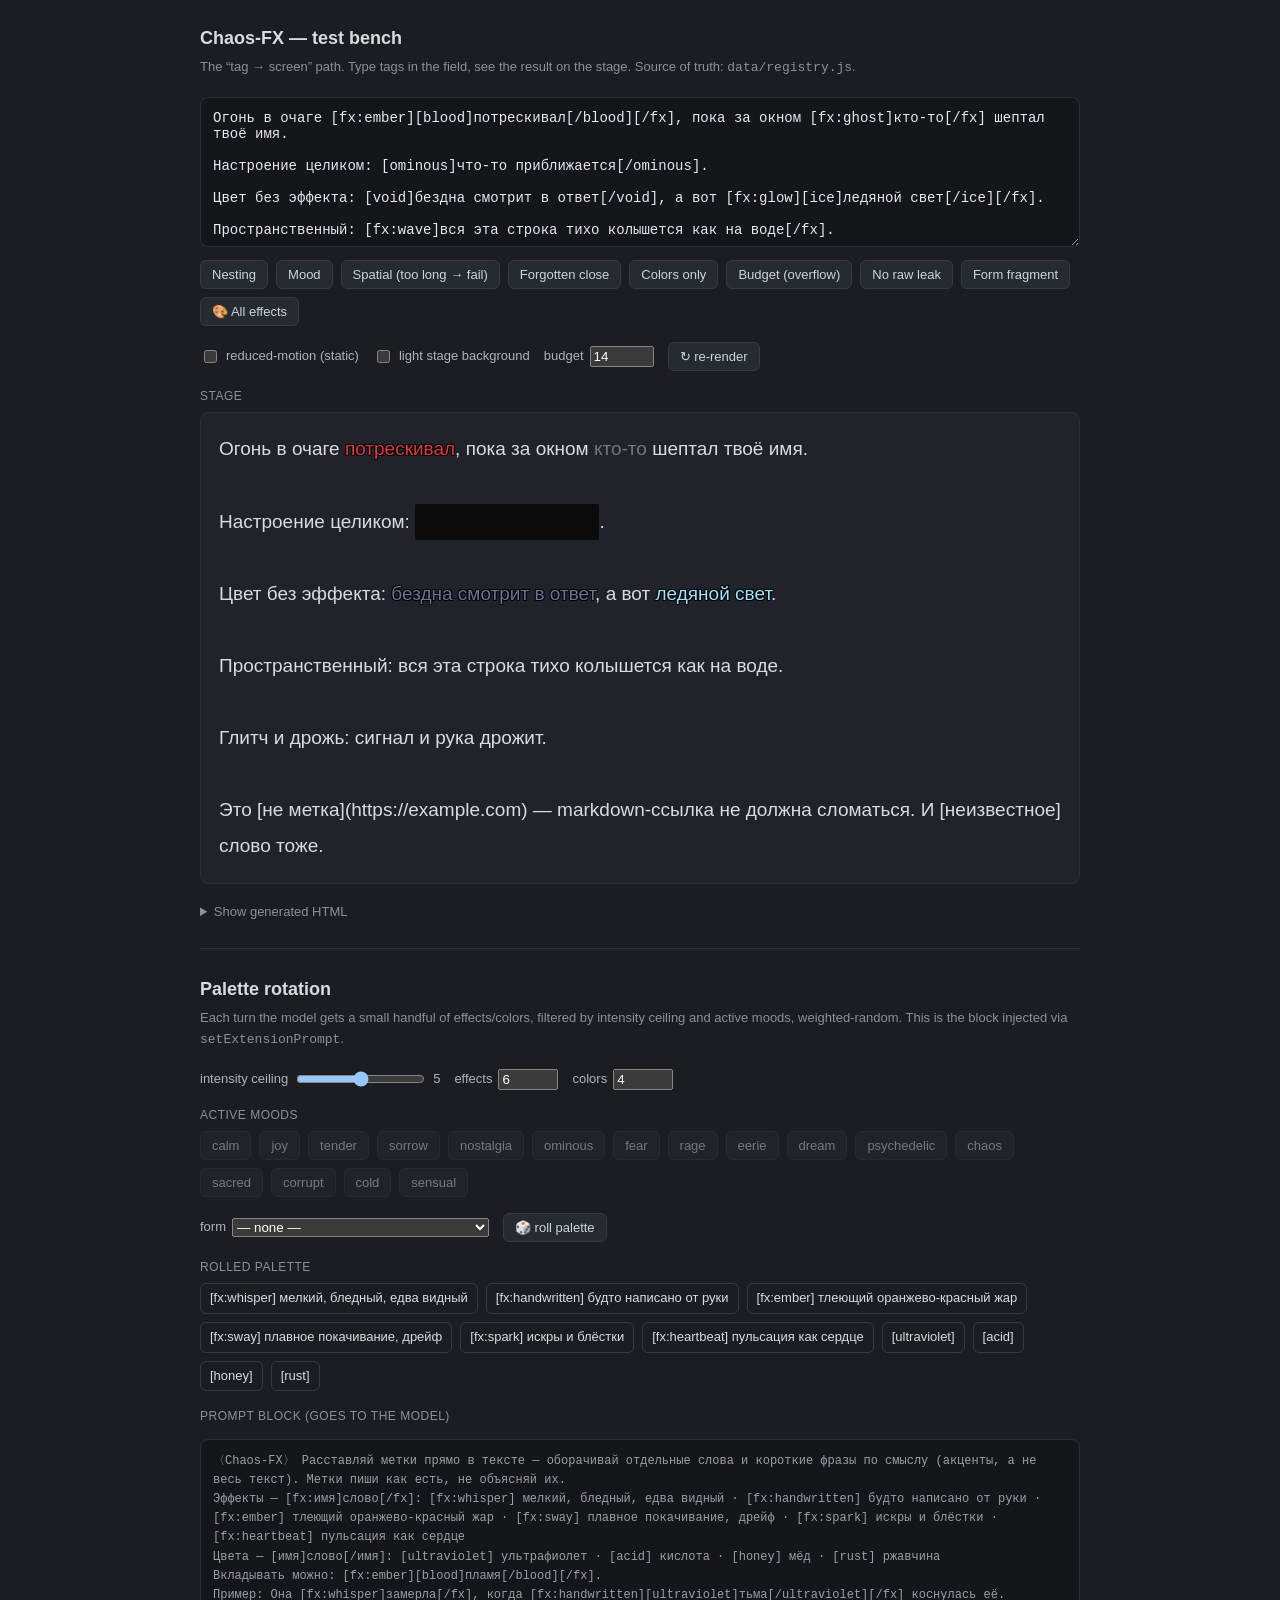
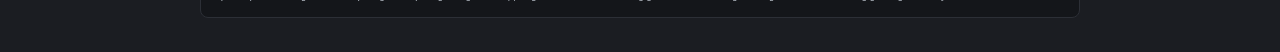
==== commit 0dcd263d: "Переосмысление форм: приём повествования для сюрреализма, не диегетический документ Форма — это когд" ====
--- a/demo/index.html
+++ b/demo/index.html
@@ -127,7 +127,7 @@
       ['Colors only', '[blood]кровь[/blood] [ice]лёд[/ice] [void]бездна[/void] [violet]фиолет[/violet] [gold]золото[/gold]'],
       ['Budget (overflow)', '[fx:glitch]а[/fx][fx:ember]б[/fx][fx:glow]в[/fx][fx:glitch]г[/fx][fx:ember]д[/fx]'],
       ['No raw leak', 'неизвестный эффект [fx:неведомое]тут[/fx] выкушен без следа'],
-      ['Form fragment', 'Она развернула найденную бумагу.\n\n[form:letters]Дорогая Э., [fx:ghost]если ты читаешь это[/fx] — меня уже нет в городе. Прости. [rose]Твой Л.[/rose][/form]\n\nи долго смотрела в одну точку.']
+      ['Form fragment', 'Стены дышали ровно, как обычно.\n\n[form:stream]а потом пол [fx:melt]потёк[/fx] и мысли рассыпались на буквы буквы буквы кто здесь был свет [ultraviolet]фиолетовый[/ultraviolet] вкус неба секунда длиной в год[/form]\n\nОна моргнула, и комната снова стала комнатой.']
     ];
 
     // Галерея: каждый эффект на собственном имени.
--- a/css/chaos-fx.css
+++ b/css/chaos-fx.css
@@ -386,24 +386,25 @@
   50%      { transform: rotate(1deg) skewX(3deg); }
 }
 
-/* ── Форма-фрагмент: «вставной документ» с тонким акцентом ────────────────── */
-/* [form:имя]…[/form] → скромный блок: отступ, боковая полоса, лёгкая подложка
-   и маленький ярлык-подпись, чтобы читалось как намеренная вставка. */
+/* ── Форма-фрагмент: отрезок повествования, сорвавшийся в сюр-форму ────────── */
+/* [form:имя]…[/form] → скромный «сдвиг» прозы: отступ, боковая полоса, лёгкая
+   подложка + нейтральный маркер-глиф (намеренный приём, не «документ»). */
 .cfx-root .cfx-form {
   display: block;
+  position: relative;
   margin: 0.7em 0;
-  padding: 0.5em 0.9em;
-  border-left: 3px solid var(--SmartThemeQuoteColor, #8a7fff);
-  background: rgba(127, 127, 127, 0.07);
+  padding: 0.5em 0.9em 0.5em 1.1em;
+  border-left: 2px dashed var(--SmartThemeQuoteColor, #8a7fff);
+  background: rgba(127, 127, 127, 0.06);
   border-radius: 0 5px 5px 0;
 }
-.cfx-root .cfx-form-label {
-  display: block;
-  font-size: 0.68em;
-  letter-spacing: 0.1em;
-  text-transform: uppercase;
-  opacity: 0.55;
-  margin-bottom: 0.35em;
+.cfx-root .cfx-form::before {
+  content: "✦";
+  position: absolute;
+  top: 2px;
+  right: 6px;
+  font-size: 0.7em;
+  opacity: 0.4;
 }
 
 /* ── «Сделать читаемым» (per-message) ────────────────────────────────────── */
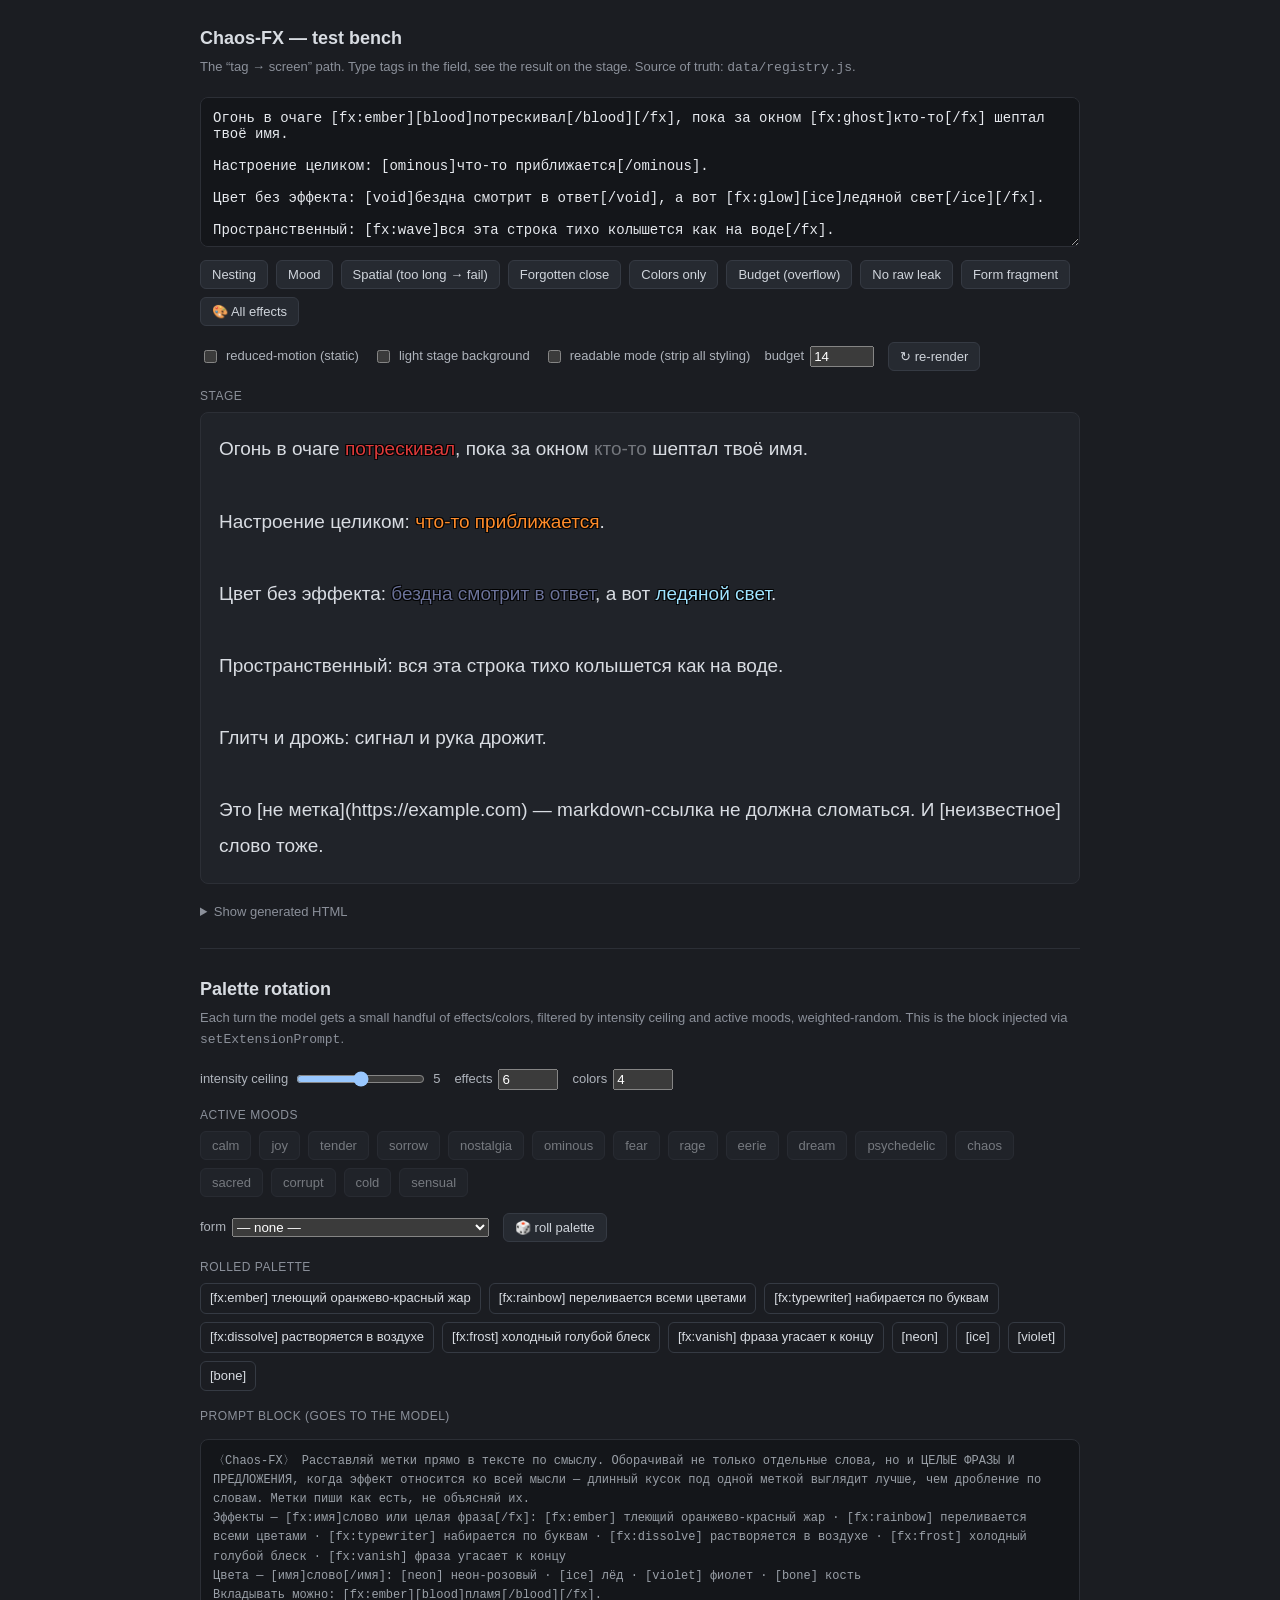
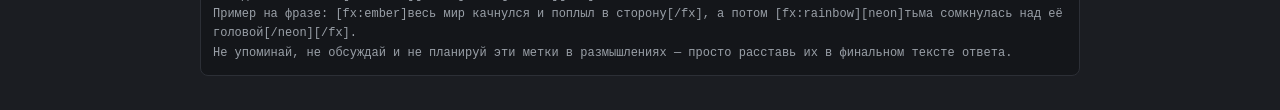
==== commit 984be46d: "Фикс читаемого режима (побуквенные эффекты) + кириллица в шрифтовых эффектах Читаемость: - .cfx-read" ====
--- a/demo/index.html
+++ b/demo/index.html
@@ -65,6 +65,7 @@
     <div class="controls">
       <label><input type="checkbox" id="reduced" /> reduced-motion (static)</label>
       <label><input type="checkbox" id="lightbg" /> light stage background</label>
+      <label><input type="checkbox" id="readable" /> readable mode (strip all styling)</label>
       <label>budget <input type="number" id="budget" value="14" min="0" max="60" style="width:56px"></label>
       <button id="reroll" title="re-roll effects for mood tags">↻ re-render</button>
     </div>
@@ -158,6 +159,11 @@
       stage.classList.toggle('cfx-theme-light', lightbg.checked);
       stage.classList.toggle('bg-light', lightbg.checked);
     }
+
+    var readable = document.getElementById('readable');
+    readable.addEventListener('change', function () {
+      stage.classList.toggle('cfx-readable', readable.checked);
+    });
 
     input.addEventListener('input', render);
     reduced.addEventListener('change', render);
--- a/css/chaos-fx.css
+++ b/css/chaos-fx.css
@@ -10,6 +10,24 @@
  *   inline + хитрый/особый           → glitch, ghost
  *   spatial (с maxChars)             → wave
  */
+
+/* ── Вшитые шрифты ───────────────────────────────────────────────────────── */
+/* Caveat (SIL OFL 1.1) — рукописный С ПОДДЕРЖКОЙ КИРИЛЛИЦЫ. Системные
+   рукописные шрифты кириллицу либо не покрывают, либо отсутствуют вне Windows,
+   поэтому шрифт лежит в fonts/. unicode-range → браузер качает только нужный
+   сабсет. Подробности и лицензия — fonts/README.md, fonts/OFL.txt. */
+@font-face {
+  font-family: 'CFX Caveat';
+  src: url('../fonts/caveat-cyrillic.woff2') format('woff2');
+  font-weight: 500; font-style: normal; font-display: swap;
+  unicode-range: U+0301, U+0400-045F, U+0490-0491, U+04B0-04B1, U+2116;
+}
+@font-face {
+  font-family: 'CFX Caveat';
+  src: url('../fonts/caveat-latin.woff2') format('woff2');
+  font-weight: 500; font-style: normal; font-display: swap;
+  unicode-range: U+0000-00FF, U+0131, U+0152-0153, U+02BB-02BC, U+2013-2014, U+2018-201A, U+201C-201E, U+2020-2022, U+2026, U+2039-203A, U+2122;
+}
 
 /* ── Темы: двойная палитра через CSS-переменные ──────────────────────────── */
 /* Тёмный фон — по умолчанию. .cfx-theme-light переключает на светлую палитру. */
@@ -306,9 +324,11 @@
   100% { transform: translate(0, 0); filter: blur(0); }
 }
 
-/* handwritten — будто написано от руки. */
+/* handwritten — будто написано от руки. Вшитый Caveat покрывает кириллицу;
+   системные варианты — на случай, если файл шрифта не отдался. */
 .cfx-root .fx-handwritten {
-  font-family: 'Segoe Script', 'Bradley Hand', 'Comic Sans MS', cursive;
+  font-family: 'CFX Caveat', 'Segoe Script', 'Comic Sans MS', cursive;
+  font-size: 1.15em;               /* Caveat мелковат относительно основного */
   transform: rotate(-1.5deg);
 }
 
@@ -386,40 +406,345 @@
   50%      { transform: rotate(1deg) skewX(3deg); }
 }
 
+/* ─────────────────────────────────────────────────────────────────────────
+   Побуквенная механика: парсер оборачивает каждый символ в .cfx-ch с
+   индексом --i. Отсюда — эффекты, работающие вдоль фразы (волна, лесенка,
+   угасание, нарастание) и настоящий разброс/перемешивание букв.
+   ───────────────────────────────────────────────────────────────────────── */
+.cfx-root .cfx-ch { display: inline-block; white-space: pre; }
+
+/* wave — волна бежит по фразе, буква за буквой. */
+.cfx-root .fx-wave .cfx-ch {
+  animation: cfx-wave-ch 1.8s ease-in-out infinite;
+  animation-delay: calc(var(--i) * 0.055s);
+}
+@keyframes cfx-wave-ch {
+  0%, 100% { transform: translateY(0); }
+  50%      { transform: translateY(-5px); }
+}
+
+/* scramble — буквы дёргаются и встают на место. */
+.cfx-root .fx-scramble .cfx-ch {
+  animation: cfx-scramble-ch 0.45s steps(3, end) infinite;
+  animation-delay: calc(var(--i) * -0.11s);
+}
+@keyframes cfx-scramble-ch {
+  0%   { transform: translate(0, 0) rotate(0deg); }
+  33%  { transform: translate(1px, -2px) rotate(6deg); }
+  66%  { transform: translate(-2px, 1px) rotate(-5deg); }
+  100% { transform: translate(0, 0) rotate(0deg); }
+}
+
+/* scatter — буквы разлетелись и мелко плавают. */
+.cfx-root .fx-scatter { letter-spacing: 0.12em; }
+.cfx-root .fx-scatter .cfx-ch { animation: cfx-scatter-ch 4s ease-in-out infinite; animation-delay: calc(var(--i) * -0.23s); }
+.cfx-root .fx-scatter .cfx-ch:nth-child(3n)   { transform: translateY(-7px) rotate(-11deg); }
+.cfx-root .fx-scatter .cfx-ch:nth-child(3n+1) { transform: translateY(5px) rotate(8deg); }
+.cfx-root .fx-scatter .cfx-ch:nth-child(4n+2) { transform: translateY(-3px) rotate(15deg); }
+.cfx-root .fx-scatter .cfx-ch:nth-child(5n+3) { transform: translateY(8px) rotate(-6deg); }
+@keyframes cfx-scatter-ch {
+  0%, 100% { margin-left: 0; margin-right: 0; }
+  50%      { margin-left: 1px; margin-right: 1px; }
+}
+
+/* stairs — фраза сползает лесенкой. */
+.cfx-root .fx-stairs .cfx-ch { transform: translateY(calc(var(--i) * 1.6px)); }
+
+/* vanish — фраза угасает к концу. */
+.cfx-root .fx-vanish .cfx-ch {
+  opacity: calc(1 - var(--i) * 0.022);
+  filter: blur(calc(var(--i) * 0.018px));
+}
+
+/* swell — фраза нарастает к концу. */
+.cfx-root .fx-swell .cfx-ch {
+  font-size: calc(1em + var(--i) * 0.014em);
+  font-weight: calc(400 + var(--i) * 12);
+}
+
+/* topple — фраза заваливается набок. */
+.cfx-root .fx-topple .cfx-ch {
+  transform: rotate(calc(var(--i) * 1.4deg)) translateY(calc(var(--i) * 0.6px));
+  transform-origin: bottom center;
+}
+
+/* crawl — буквы шевелятся вразнобой. */
+.cfx-root .fx-crawl .cfx-ch {
+  animation: cfx-crawl-ch 2.6s ease-in-out infinite;
+  animation-delay: calc(var(--i) * -0.17s);
+}
+@keyframes cfx-crawl-ch {
+  0%, 100% { transform: translate(0, 0); }
+  25%      { transform: translate(0.5px, -1.5px); }
+  50%      { transform: translate(-1px, 0.5px); }
+  75%      { transform: translate(1px, 1px); }
+}
+
+/* ─────────────────────────────────────────────────────────────────────────
+   Новые обычные эффекты
+   ───────────────────────────────────────────────────────────────────────── */
+
+/* strobe — резкое мигание. */
+.cfx-root .fx-strobe { animation: cfx-strobe 0.35s steps(1) infinite; }
+@keyframes cfx-strobe {
+  0%, 45%  { opacity: 1; }
+  50%, 95% { opacity: 0.12; }
+}
+
+/* hologram — голографическая проекция с полосами. */
+.cfx-root .fx-hologram {
+  color: #9fe8ff;
+  text-shadow: 0 0 6px #4fd0ff, 0 0 14px #2196f3;
+  background: repeating-linear-gradient(0deg, rgba(255,255,255,0.11) 0 1px, transparent 1px 3px);
+  -webkit-background-clip: text; background-clip: text;
+  animation: cfx-hologram 3s linear infinite;
+}
+@keyframes cfx-hologram {
+  0%, 100% { opacity: 0.85; background-position: 0 0; }
+  50%      { opacity: 1; background-position: 0 6px; }
+}
+.cfx-root .fx-hologram-static { color: #9fe8ff; text-shadow: 0 0 6px #4fd0ff, 0 0 12px #2196f3; opacity: 0.9; }
+
+/* vhs — помехи старой плёнки. */
+.cfx-root .fx-vhs {
+  text-shadow: 1.5px 0 rgba(255,0,80,0.65), -1.5px 0 rgba(0,220,255,0.65);
+  animation: cfx-vhs 2.4s steps(12, end) infinite;
+}
+@keyframes cfx-vhs {
+  0%, 92%, 100% { transform: translateX(0) skewX(0deg); filter: none; }
+  94%  { transform: translateX(3px) skewX(-6deg); filter: brightness(1.4); }
+  96%  { transform: translateX(-2px) skewX(4deg); }
+}
+.cfx-root .fx-vhs-static { text-shadow: 1.5px 0 rgba(255,0,80,0.6), -1.5px 0 rgba(0,220,255,0.6); }
+
+/* pixelate — распад на пиксели (приближение: ступенчатый блюр + контраст). */
+.cfx-root .fx-pixelate { animation: cfx-pixelate 3.2s steps(4, end) infinite; }
+@keyframes cfx-pixelate {
+  0%, 100% { filter: blur(0) contrast(1); letter-spacing: 0; }
+  50%      { filter: blur(1.4px) contrast(2.4); letter-spacing: 0.06em; }
+}
+.cfx-root .fx-pixelate-static { filter: blur(1px) contrast(2); letter-spacing: 0.04em; }
+
+/* bloom — пересвеченное сияние. */
+.cfx-root .fx-bloom {
+  color: var(--cfx-clr, currentColor);
+  animation: cfx-bloom 3.4s ease-in-out infinite;
+}
+@keyframes cfx-bloom {
+  0%, 100% { filter: brightness(1.1) drop-shadow(0 0 3px currentColor); }
+  50%      { filter: brightness(1.7) drop-shadow(0 0 12px currentColor) drop-shadow(0 0 22px currentColor); }
+}
+.cfx-root .fx-bloom-static { color: var(--cfx-clr, currentColor); filter: brightness(1.4) drop-shadow(0 0 8px currentColor); }
+
+/* stretch — тянется и сжимается. */
+.cfx-root .fx-stretch { animation: cfx-stretch 3s ease-in-out infinite; transform-origin: center; }
+@keyframes cfx-stretch {
+  0%, 100% { transform: scale(1, 1); }
+  35%      { transform: scale(1.22, 0.86); }
+  70%      { transform: scale(0.84, 1.18); }
+}
+
+/* breathe — медленное дыхание. */
+.cfx-root .fx-breathe { animation: cfx-breathe 4.5s ease-in-out infinite; }
+@keyframes cfx-breathe {
+  0%, 100% { transform: scale(1); opacity: 0.88; }
+  50%      { transform: scale(1.045); opacity: 1; }
+}
+
+/* dissolve — растворяется в воздухе. */
+.cfx-root .fx-dissolve { animation: cfx-dissolve 4s ease-in-out infinite; }
+@keyframes cfx-dissolve {
+  0%, 100% { opacity: 0.75; filter: blur(0.2px); letter-spacing: 0; }
+  50%      { opacity: 0.28; filter: blur(1.6px); letter-spacing: 0.05em; }
+}
+.cfx-root .fx-dissolve-static { opacity: 0.5; filter: blur(0.9px); }
+
+/* highlight — выделено маркером. */
+.cfx-root .fx-highlight {
+  background: linear-gradient(transparent 55%, rgba(255, 235, 59, 0.55) 55%);
+  padding: 0 2px; border-radius: 2px;
+}
+.cfx-root.cfx-theme-light .fx-highlight { background: linear-gradient(transparent 55%, rgba(255, 213, 0, 0.7) 55%); }
+
+/* stamp — оттиск печати наискось. */
+.cfx-root .fx-stamp {
+  border: 2px solid currentColor; border-radius: 3px;
+  padding: 0 5px; transform: rotate(-6deg);
+  font-weight: 700; text-transform: uppercase; letter-spacing: 0.08em;
+  opacity: 0.78;
+}
+
+/* blackletter — тяжёлое архаичное начертание. Настоящей готики для кириллицы
+   практически не существует, поэтому вид строится средствами CSS (плотный
+   узкий серифный текст с вертикальной растяжкой) — работает на любом алфавите.
+   Латиница дополнительно подхватит фрактуру, если она есть в системе. */
+.cfx-root .fx-blackletter {
+  font-family: 'UnifrakturMaguntia', 'Old English Text MT', Georgia, 'Times New Roman', serif;
+  font-weight: 700;
+  letter-spacing: -0.01em;
+  transform: scaleY(1.18);
+  display: inline-block;
+  text-shadow: 0 0 1px currentColor;
+}
+
+/* spaced — широкая разрядка. */
+.cfx-root .fx-spaced { letter-spacing: 0.42em; word-spacing: 0.2em; }
+
+/* chrome — холодный металлический блеск. */
+.cfx-root .fx-chrome {
+  background: linear-gradient(180deg, #f6f9ff 0%, #98a5b8 45%, #e9edf5 50%, #6f7d92 55%, #dfe6f2 100%);
+  background-size: 100% 200%;
+  -webkit-background-clip: text; background-clip: text;
+  color: transparent; -webkit-text-fill-color: transparent;
+  animation: cfx-chrome 4s ease-in-out infinite;
+}
+@keyframes cfx-chrome { 0%, 100% { background-position: 0 0; } 50% { background-position: 0 100%; } }
+.cfx-root .fx-chrome-static {
+  background: linear-gradient(180deg, #f6f9ff 0%, #98a5b8 45%, #e9edf5 50%, #6f7d92 55%, #dfe6f2 100%);
+  -webkit-background-clip: text; background-clip: text;
+  color: transparent; -webkit-text-fill-color: transparent;
+}
+/* градиентные заливки — без контрастной обводки (иначе грязный ореол) */
+.cfx-root .fx-chrome, .cfx-root .fx-chrome-static { text-shadow: none; }
+
+/* bleed — краска растекается. */
+.cfx-root .fx-bleed {
+  color: var(--cfx-clr, currentColor);
+  animation: cfx-bleed 3.6s ease-in-out infinite;
+}
+@keyframes cfx-bleed {
+  0%, 100% { text-shadow: 0 1px 2px currentColor; filter: blur(0.1px); }
+  50%      { text-shadow: 0 3px 7px currentColor, 0 6px 12px currentColor; filter: blur(0.5px); }
+}
+.cfx-root .fx-bleed-static { color: var(--cfx-clr, currentColor); text-shadow: 0 2px 5px currentColor; }
+
 /* ── Форма-фрагмент: отрезок повествования, сорвавшийся в сюр-форму ────────── */
-/* [form:имя]…[/form] → скромный «сдвиг» прозы: отступ, боковая полоса, лёгкая
-   подложка + нейтральный маркер-глиф (намеренный приём, не «документ»). */
+/* [form:имя]…[/form] → блок с выбираемым стилем краёв (cfx-edge-*). База —
+   подложка + нейтральный маркер; край задаёт отдельный класс. */
 .cfx-root .cfx-form {
   display: block;
   position: relative;
-  margin: 0.7em 0;
-  padding: 0.5em 0.9em 0.5em 1.1em;
-  border-left: 2px dashed var(--SmartThemeQuoteColor, #8a7fff);
+  margin: 0.8em 0;
+  padding: 0.6em 1em;
   background: rgba(127, 127, 127, 0.06);
-  border-radius: 0 5px 5px 0;
+  border-radius: 8px;
 }
 .cfx-root .cfx-form::before {
   content: "✦";
   position: absolute;
   top: 2px;
-  right: 6px;
+  right: 7px;
   font-size: 0.7em;
   opacity: 0.4;
-}
+  z-index: 1;
+  animation: cfx-form-mark 7s ease-in-out infinite;
+}
+@keyframes cfx-form-mark {
+  0%, 100% { opacity: 0.3; transform: rotate(0deg); }
+  50%      { opacity: 0.6; transform: rotate(45deg); }
+}
+
+/* liquid — морфящиеся «блобовые» края + хроматика + hue-сдвиг. */
+.cfx-root .cfx-form.cfx-edge-liquid {
+  border-radius: 6px 14px 8px 16px / 14px 6px 16px 8px;
+  box-shadow: -1px 0 0 rgba(255, 0, 200, 0.2), 1px 0 0 rgba(0, 230, 255, 0.2);
+  animation: cfx-edge-liquid 7s ease-in-out infinite;
+}
+@keyframes cfx-edge-liquid {
+  0%, 100% { border-radius: 6px 14px 8px 16px / 14px 6px 16px 8px; box-shadow: -2px 0 0 rgba(255, 0, 200, 0.25), 2px 0 0 rgba(0, 230, 255, 0.25), inset 0 0 12px rgba(160, 120, 255, 0.07); filter: hue-rotate(0deg); }
+  50%      { border-radius: 16px 6px 18px 5px / 5px 18px 6px 16px; box-shadow: 3px 0 0 rgba(255, 0, 200, 0.35), -3px 0 0 rgba(0, 230, 255, 0.35), inset 0 0 18px rgba(160, 120, 255, 0.13); filter: hue-rotate(22deg); }
+}
+
+/* ripple — SVG-рябь по контуру (живой колышущийся край). */
+.cfx-root .cfx-form.cfx-edge-ripple { border-radius: 8px; }
+.cfx-root .cfx-form.cfx-edge-ripple::after {
+  content: "";
+  position: absolute;
+  inset: -2px;
+  border: 2px solid var(--SmartThemeQuoteColor, #8a7fff);
+  border-radius: 10px;
+  box-shadow: inset 0 0 14px rgba(160, 120, 255, 0.15);
+  filter: url(#cfx-ripple);
+  pointer-events: none;
+}
+
+/* glitch — RGB-разрыв и дёрганье краёв. */
+.cfx-root .cfx-form.cfx-edge-glitch {
+  border-radius: 3px;
+  animation: cfx-edge-glitch 0.9s steps(2, end) infinite;
+}
+@keyframes cfx-edge-glitch {
+  0%   { box-shadow: -3px 0 #f0f, 3px 0 #0ff; transform: translateX(0); }
+  25%  { box-shadow: 3px 0 #f0f, -3px 0 #0ff; transform: translateX(1px); }
+  50%  { box-shadow: -2px 0 #f0f, 2px 0 #0ff; transform: translateX(-1px); }
+  75%  { box-shadow: 2px 0 #f0f, -2px 0 #0ff; transform: translateX(1px); }
+  100% { box-shadow: -3px 0 #f0f, 3px 0 #0ff; transform: translateX(0); }
+}
+
+/* neon — дышащий разноцветный ореол, перелив по кругу. */
+.cfx-root .cfx-form.cfx-edge-neon {
+  border-radius: 10px;
+  animation: cfx-edge-neon 5s linear infinite;
+}
+@keyframes cfx-edge-neon {
+  0%   { box-shadow: 0 0 14px 1px hsla(300, 100%, 62%, 0.5); }
+  33%  { box-shadow: 0 0 18px 2px hsla(190, 100%, 60%, 0.55); }
+  66%  { box-shadow: 0 0 18px 2px hsla(60, 100%, 60%, 0.5); }
+  100% { box-shadow: 0 0 14px 1px hsla(300, 100%, 62%, 0.5); }
+}
+
+/* prism — вращающаяся радужная обводка; светлая подложка + тёмный текст
+   (иначе светлый текст сливается с яркой рамкой). */
+.cfx-root .cfx-form.cfx-edge-prism {
+  border: 2px solid transparent;
+  border-radius: 9px;
+  color: #16161e;
+  background:
+    linear-gradient(rgba(244, 244, 248, 0.9), rgba(244, 244, 248, 0.9)) padding-box,
+    conic-gradient(from 0deg, #ff5cc8, #5bb8ff, #9dff3c, #ffc24d, #ff5cc8) border-box;
+  animation: cfx-edge-prism 6s linear infinite;
+}
+@keyframes cfx-edge-prism { to { filter: hue-rotate(360deg); } }
 
 /* ── «Сделать читаемым» (per-message) ────────────────────────────────────── */
 /* Кнопка в строке сообщения вешает .cfx-readable на .mes_text — гасим всё
    оформление, оставляя чистый текст. Полностью обратимо, без ре-парсинга. */
+/* Полный сброс: важно гасить и побуквенные спаны (.cfx-ch) — иначе наклон,
+   сдвиг и угасание отдельных букв переживают «читаемый» режим и текст
+   остаётся нечитаемым. Заодно снимаем шрифты, фон, рамки и прозрачную
+   заливку градиентных эффектов (rainbow/gold/chrome). */
 .cfx-readable [data-fx],
-.cfx-readable [class*="clr-"] {
+.cfx-readable [class*="clr-"],
+.cfx-readable .cfx-ch,
+.cfx-readable .cfx-form {
   animation: none !important;
+  transition: none !important;
   transform: none !important;
   filter: none !important;
   text-shadow: none !important;
+  box-shadow: none !important;
   color: inherit !important;
+  -webkit-text-fill-color: currentColor !important;
+  background: none !important;
+  border: none !important;
+  border-radius: 0 !important;
+  padding: 0 !important;
   opacity: 1 !important;
-  font-size: inherit !important;
-}
+  font: inherit !important;          /* размер, насыщенность, семейство, курсив */
+  letter-spacing: normal !important;
+  word-spacing: normal !important;
+  text-transform: none !important;
+  text-decoration: none !important;
+  writing-mode: horizontal-tb !important;
+}
+/* Побуквенные спаны возвращаем в обычный поток, чтобы строка нормально
+   переносилась; блок формы остаётся блоком, но без всякого оформления. */
+.cfx-readable [data-fx],
+.cfx-readable [class*="clr-"],
+.cfx-readable .cfx-ch { display: inline !important; }
+.cfx-readable .cfx-form { display: block !important; margin: 0.5em 0 !important; }
+.cfx-readable .cfx-form::before,
+.cfx-readable .cfx-form::after { content: none !important; display: none !important; }
 
 /* ── Панель настроек (внутри drawer'а расширений ST) ──────────────────────── */
 .chaos-fx-settings .cfx-moods {
@@ -436,6 +761,20 @@
 }
 .chaos-fx-settings .cfx-hint { opacity: 0.6; display: block; margin-top: 4px; }
 .chaos-fx-settings .cfx-sep { border: none; border-top: 1px solid var(--SmartThemeBorderColor, #444); margin: 12px 0; opacity: 0.5; }
+.chaos-fx-settings .cfx-debug {
+  font-family: ui-monospace, monospace; font-size: 11px; line-height: 1.5;
+  border: 1px dashed var(--SmartThemeBorderColor, #444); border-radius: 5px;
+  padding: 6px 9px; margin: 6px 0; opacity: 0.85; white-space: pre-wrap;
+}
+.chaos-fx-settings .cfx-experimental > summary { cursor: pointer; opacity: 0.75; margin: 4px 0; }
+.chaos-fx-settings .cfx-madness-label { font-weight: 700; letter-spacing: 0.03em; }
+.chaos-fx-settings.cfx-mad .cfx-madness-label {
+  background: linear-gradient(90deg, #ff5cc8, #ffc24d, #9dff3c, #5bb8ff, #ff5cc8);
+  background-size: 200% auto;
+  -webkit-background-clip: text; background-clip: text;
+  color: transparent; -webkit-text-fill-color: transparent;
+  animation: cfx-rainbow 3s linear infinite;
+}
 .cfx-readable-btn { cursor: pointer; }
 
 /* ── Доступность: системный prefers-reduced-motion ───────────────────────── */
@@ -443,5 +782,10 @@
    страховка на уровне CSS для СИСТЕМНОЙ настройки: глушим все анимации.
    Каждый эффект спроектирован так, что в покое текст остаётся читаемым. */
 @media (prefers-reduced-motion: reduce) {
-  .cfx-root [data-fx] { animation: none !important; }
-}
+  .cfx-root [data-fx],
+  .cfx-root .cfx-ch,
+  .cfx-root .cfx-form,
+  .cfx-root .cfx-form::before,
+  .cfx-root .cfx-form::after { animation: none !important; }
+  .cfx-root .cfx-form.cfx-edge-ripple::after { filter: none; }
+}
